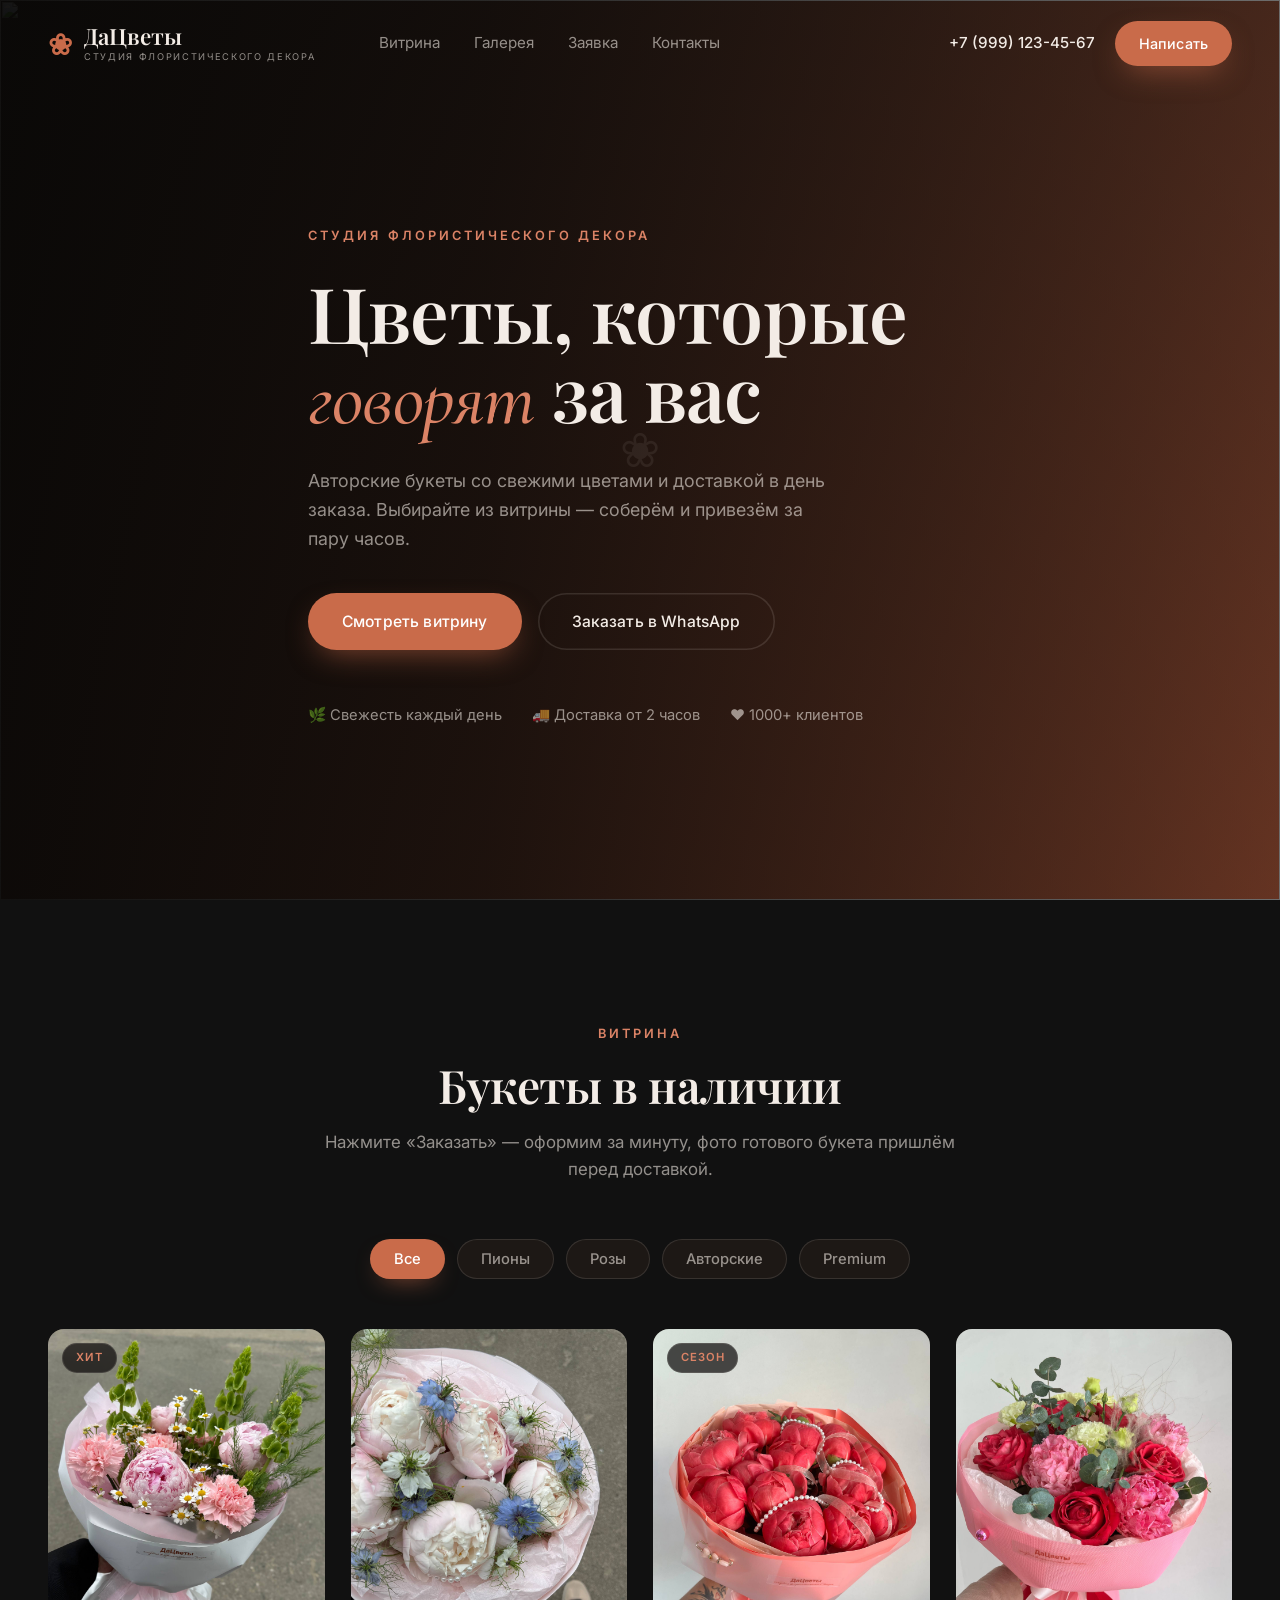
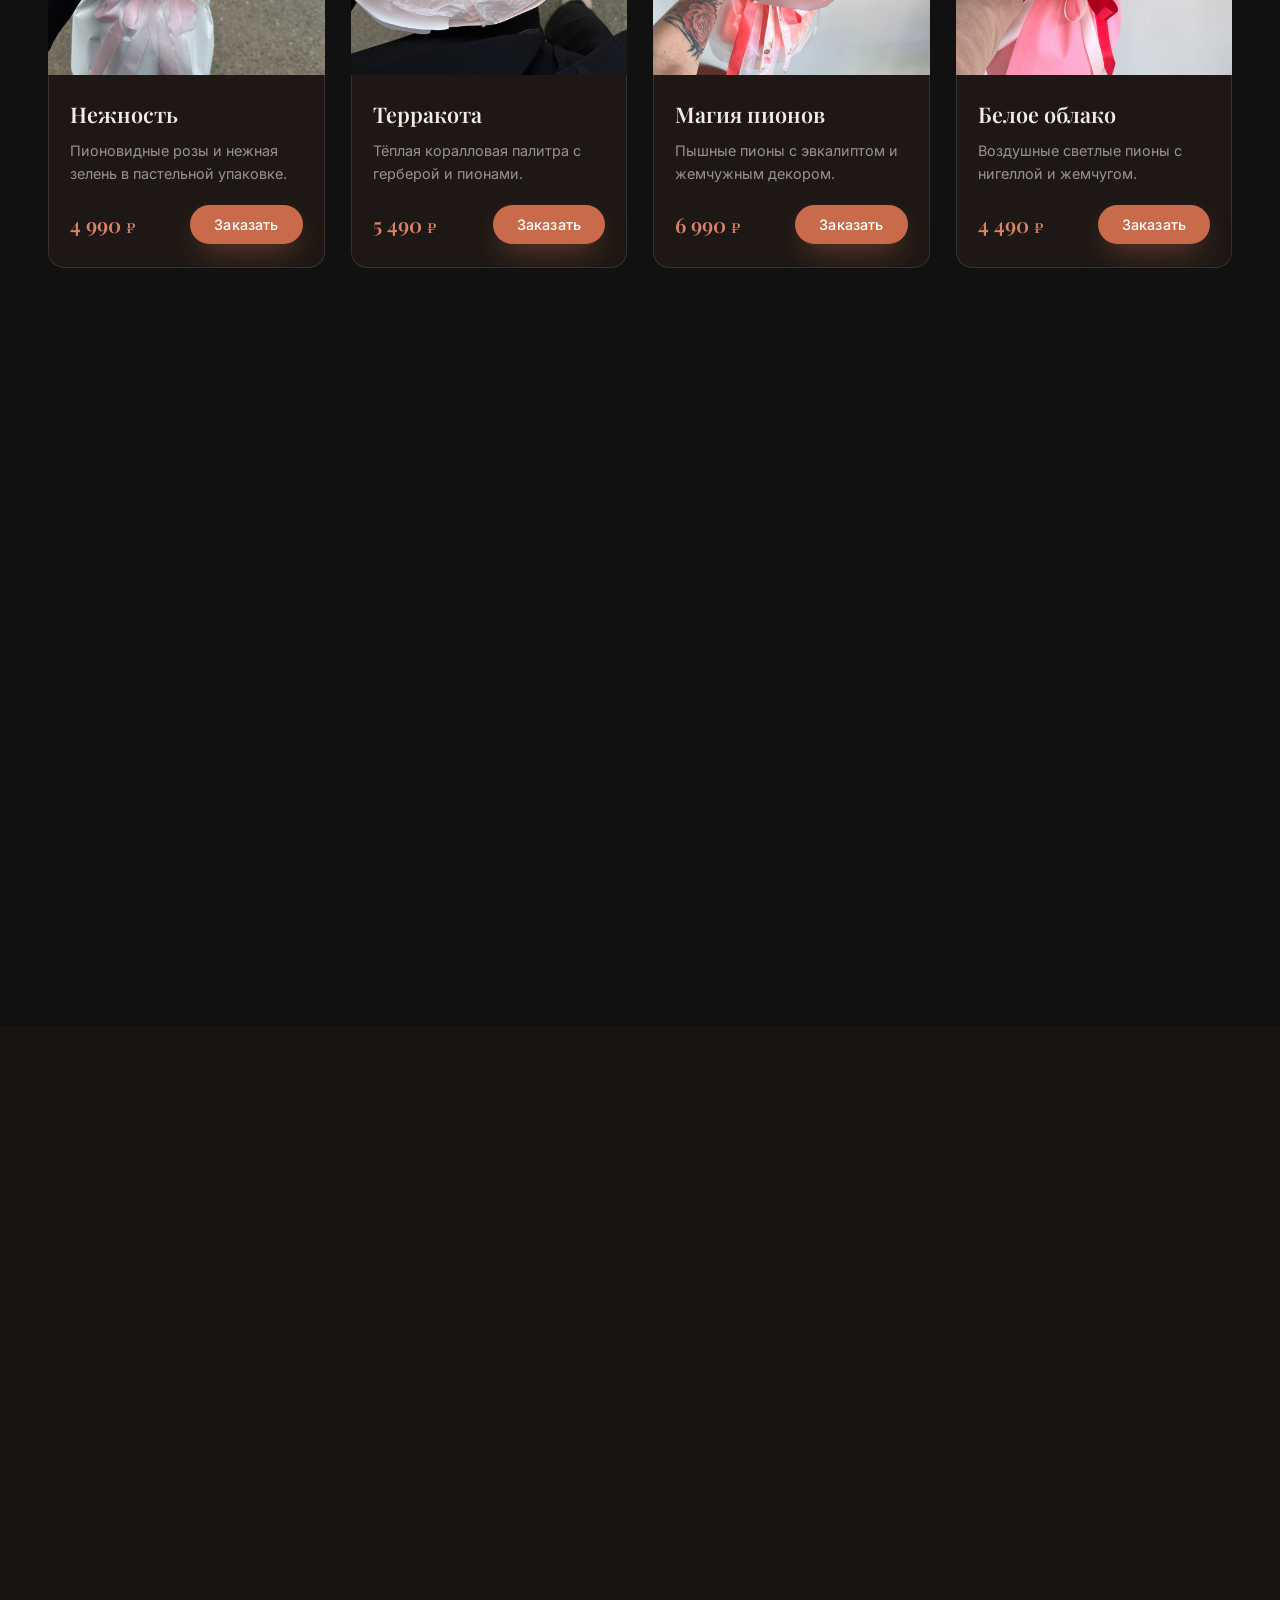
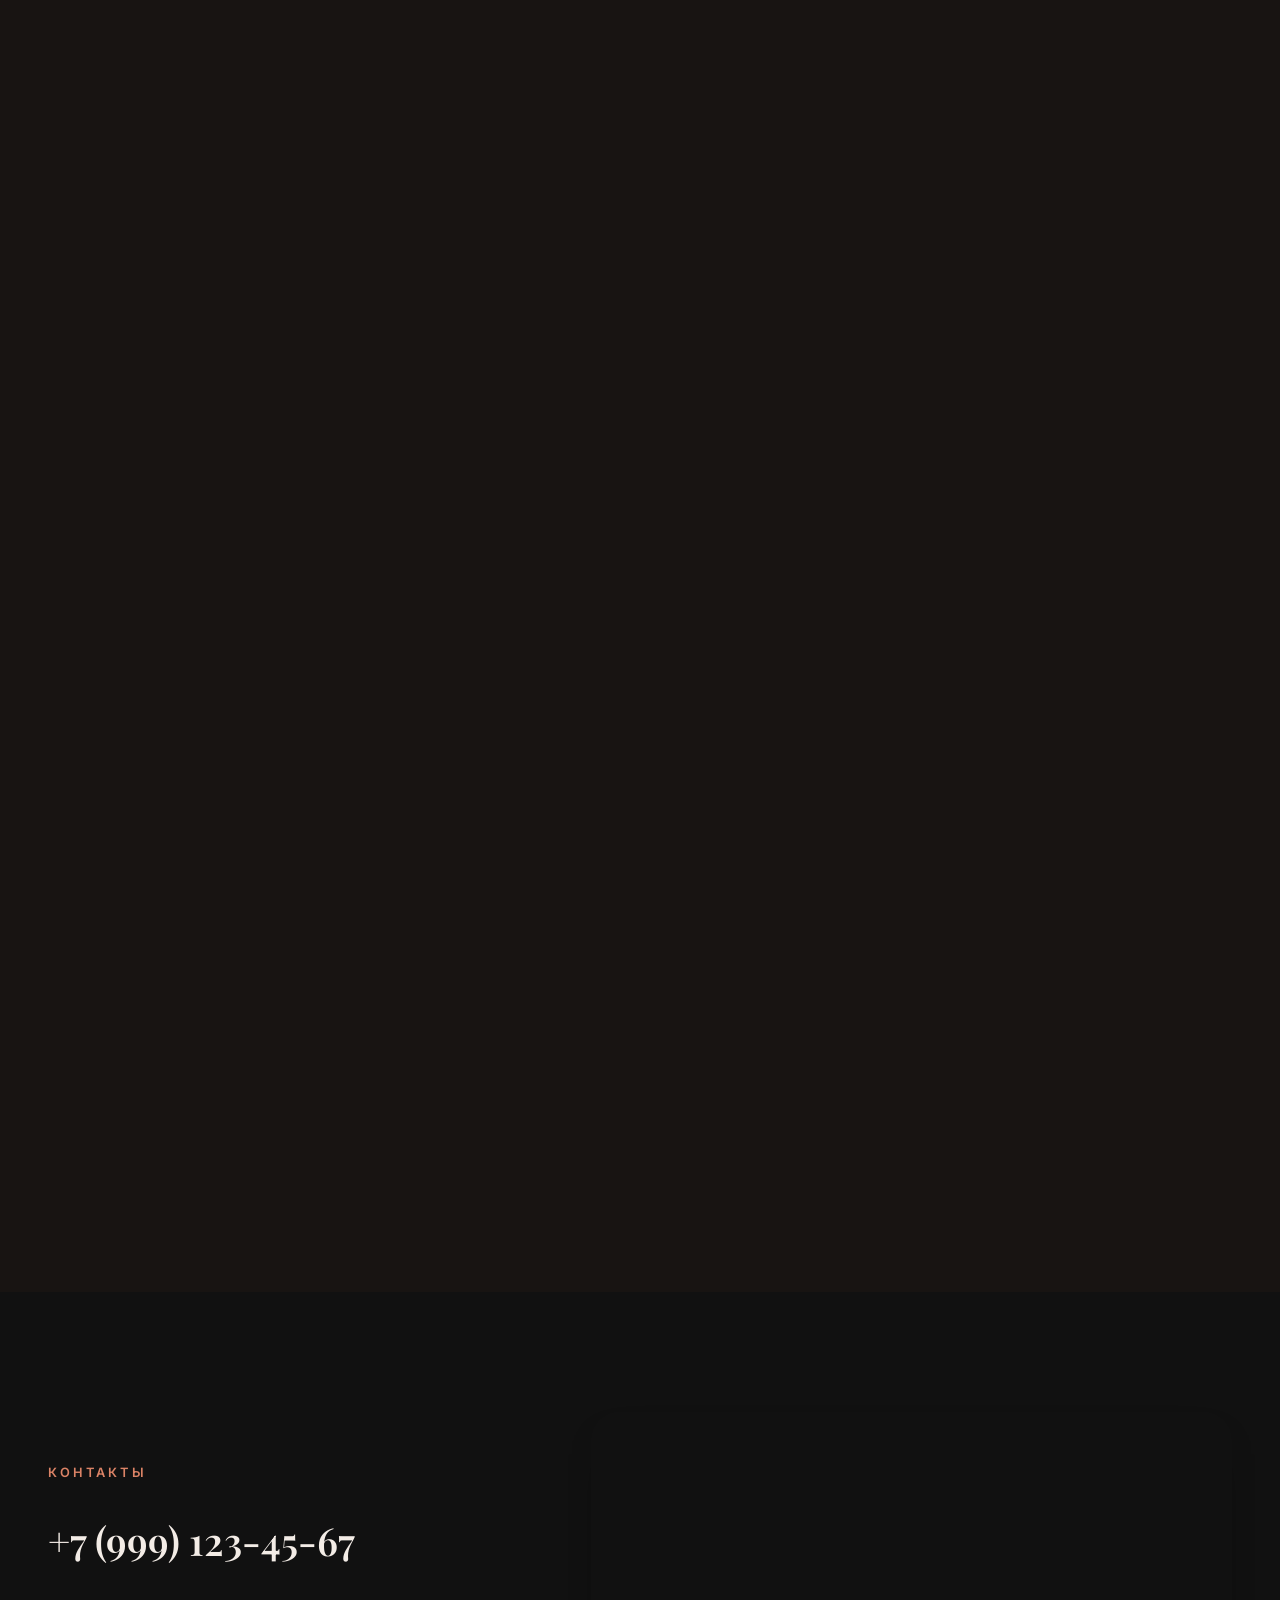
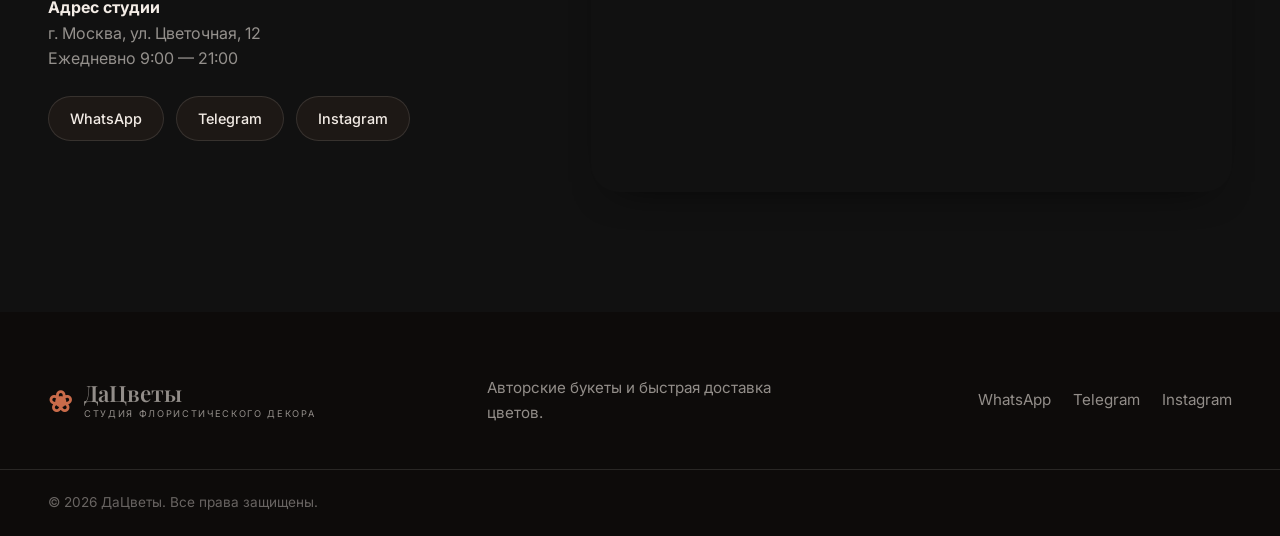
==== index.html @ eef52592 "Add files via upload" ====
<!DOCTYPE html>
<html lang="ru">
<head>
  <meta charset="UTF-8" />
  <meta name="viewport" content="width=device-width, initial-scale=1.0" />
  <title>ДаЦветы — онлайн-витрина авторских букетов</title>
  <meta name="description" content="Онлайн-витрина студии флористического декора «ДаЦветы». Авторские букеты со свежими цветами и доставкой в день заказа." />

  <link rel="preconnect" href="https://fonts.googleapis.com" />
  <link rel="preconnect" href="https://fonts.gstatic.com" crossorigin />
  <link href="https://fonts.googleapis.com/css2?family=Cormorant+Garamond:wght@400;500;600;700&family=Inter:wght@300;400;500;600&family=Playfair+Display:wght@400;500;600;700&display=swap" rel="stylesheet" />

  <link rel="stylesheet" href="styles.css" />
</head>
<body>

  <!-- ░░░ HEADER ░░░ -->
  <header class="header" id="header">
    <div class="container header__inner">
      <a href="#top" class="logo">
        <span class="logo__mark">❀</span>
        <span class="logo__text">ДаЦветы<small>студия флористического декора</small></span>
      </a>
      <nav class="nav" id="nav">
        <a href="#vitrina" class="nav__link">Витрина</a>
        <a href="#gallery" class="nav__link">Галерея</a>
        <a href="#order" class="nav__link">Заявка</a>
        <a href="#contacts" class="nav__link">Контакты</a>
      </nav>
      <div class="header__actions">
        <a href="tel:+79991234567" class="header__phone">+7 (999) 123-45-67</a>
        <a href="https://wa.me/79991234567" class="btn btn--small" target="_blank" rel="noopener">Написать</a>
      </div>
      <button class="burger" id="burger" aria-label="Меню"><span></span><span></span><span></span></button>
    </div>
  </header>

  <!-- ░░░ HERO BANNER ░░░ -->
  <section class="hero" id="top">
    <div class="hero__bg"><img src="images/storefront.jpg" alt="" onerror="this.classList.add('img--placeholder')" /></div>
    <div class="hero__overlay"></div>
    <div class="container hero__inner">
      <span class="hero__eyebrow reveal">Студия флористического декора</span>
      <h1 class="hero__title reveal">Цветы, которые <em>говорят</em> за вас</h1>
      <p class="hero__subtitle reveal">Авторские букеты со свежими цветами и доставкой в день заказа. Выбирайте из витрины — соберём и привезём за пару часов.</p>
      <div class="hero__actions reveal">
        <a href="#vitrina" class="btn">Смотреть витрину</a>
        <a href="https://wa.me/79991234567" class="btn btn--ghost" target="_blank" rel="noopener">Заказать в WhatsApp</a>
      </div>
      <div class="hero__meta reveal">
        <span>🌿 Свежесть каждый день</span>
        <span>🚚 Доставка от 2 часов</span>
        <span>❤️ 1000+ клиентов</span>
      </div>
    </div>
  </section>

  <!-- ░░░ VITRINA ░░░ -->
  <section class="vitrina section" id="vitrina">
    <div class="container">
      <div class="section__head reveal">
        <span class="section__eyebrow">Витрина</span>
        <h2 class="section__title">Букеты в наличии</h2>
        <p class="section__lead">Нажмите «Заказать» — оформим за минуту, фото готового букета пришлём перед доставкой.</p>
      </div>

      <div class="filters reveal" id="filters">
        <button class="filter is-active" data-filter="all">Все</button>
        <button class="filter" data-filter="pions">Пионы</button>
        <button class="filter" data-filter="roses">Розы</button>
        <button class="filter" data-filter="author">Авторские</button>
        <button class="filter" data-filter="premium">Premium</button>
      </div>

      <div class="vitrina__grid" id="grid">

        <article class="product reveal" data-category="pions">
          <div class="product__media">
            <img src="images/bouquet-1.jpg" alt="Букет Нежность" onerror="this.classList.add('img--placeholder')" />
            <span class="product__tag">Хит</span>
          </div>
          <div class="product__body">
            <h3 class="product__title">Нежность</h3>
            <p class="product__desc">Пионовидные розы и нежная зелень в пастельной упаковке.</p>
            <div class="product__footer">
              <span class="product__price">4&nbsp;990&nbsp;₽</span>
              <button class="btn btn--small js-order" data-bouquet="Нежность" data-price="4 990 ₽">Заказать</button>
            </div>
          </div>
        </article>

        <article class="product reveal" data-category="author">
          <div class="product__media">
            <img src="images/bouquet-2.jpg" alt="Букет Терракота" onerror="this.classList.add('img--placeholder')" />
          </div>
          <div class="product__body">
            <h3 class="product__title">Терракота</h3>
            <p class="product__desc">Тёплая коралловая палитра с герберой и пионами.</p>
            <div class="product__footer">
              <span class="product__price">5&nbsp;490&nbsp;₽</span>
              <button class="btn btn--small js-order" data-bouquet="Терракота" data-price="5 490 ₽">Заказать</button>
            </div>
          </div>
        </article>

        <article class="product reveal" data-category="pions">
          <div class="product__media">
            <img src="images/bouquet-3.jpg" alt="Букет Магия пионов" onerror="this.classList.add('img--placeholder')" />
            <span class="product__tag">Сезон</span>
          </div>
          <div class="product__body">
            <h3 class="product__title">Магия пионов</h3>
            <p class="product__desc">Пышные пионы с эвкалиптом и жемчужным декором.</p>
            <div class="product__footer">
              <span class="product__price">6&nbsp;990&nbsp;₽</span>
              <button class="btn btn--small js-order" data-bouquet="Магия пионов" data-price="6 990 ₽">Заказать</button>
            </div>
          </div>
        </article>

        <article class="product reveal" data-category="pions">
          <div class="product__media">
            <img src="images/bouquet-4.jpg" alt="Букет Белое облако" onerror="this.classList.add('img--placeholder')" />
          </div>
          <div class="product__body">
            <h3 class="product__title">Белое облако</h3>
            <p class="product__desc">Воздушные светлые пионы с нигеллой и жемчугом.</p>
            <div class="product__footer">
              <span class="product__price">4&nbsp;490&nbsp;₽</span>
              <button class="btn btn--small js-order" data-bouquet="Белое облако" data-price="4 490 ₽">Заказать</button>
            </div>
          </div>
        </article>

        <article class="product reveal" data-category="author">
          <div class="product__media">
            <img src="images/bouquet-5.jpg" alt="Букет Для любимых" onerror="this.classList.add('img--placeholder')" />
            <span class="product__tag">Хит</span>
          </div>
          <div class="product__body">
            <h3 class="product__title">Для любимых</h3>
            <p class="product__desc">Коралловые пионы с жемчужной нитью и атласом.</p>
            <div class="product__footer">
              <span class="product__price">7&nbsp;490&nbsp;₽</span>
              <button class="btn btn--small js-order" data-bouquet="Для любимых" data-price="7 490 ₽">Заказать</button>
            </div>
          </div>
        </article>

        <article class="product reveal" data-category="premium">
          <div class="product__media">
            <img src="images/bouquet-6.jpg" alt="Букет Королевский" onerror="this.classList.add('img--placeholder')" />
            <span class="product__tag">Premium</span>
          </div>
          <div class="product__body">
            <h3 class="product__title">Королевский</h3>
            <p class="product__desc">Премиальная композиция из роз, пионов и эустомы.</p>
            <div class="product__footer">
              <span class="product__price">9&nbsp;990&nbsp;₽</span>
              <button class="btn btn--small js-order" data-bouquet="Королевский" data-price="9 990 ₽">Заказать</button>
            </div>
          </div>
        </article>

        <article class="product reveal" data-category="roses">
          <div class="product__media">
            <img src="images/bouquet-7.jpg" alt="Букет Алый закат" onerror="this.classList.add('img--placeholder')" />
          </div>
          <div class="product__body">
            <h3 class="product__title">Алый закат</h3>
            <p class="product__desc">Красные розы с пионовидными розами и эвкалиптом.</p>
            <div class="product__footer">
              <span class="product__price">5&nbsp;990&nbsp;₽</span>
              <button class="btn btn--small js-order" data-bouquet="Алый закат" data-price="5 990 ₽">Заказать</button>
            </div>
          </div>
        </article>

        <article class="product reveal" data-category="premium">
          <div class="product__media">
            <img src="images/bouquet-8.jpg" alt="Букет Коралловый риф" onerror="this.classList.add('img--placeholder')" />
            <span class="product__tag">Premium</span>
          </div>
          <div class="product__body">
            <h3 class="product__title">Коралловый риф</h3>
            <p class="product__desc">Монобукет из коралловых пионов с жемчужным декором.</p>
            <div class="product__footer">
              <span class="product__price">8&nbsp;490&nbsp;₽</span>
              <button class="btn btn--small js-order" data-bouquet="Коралловый риф" data-price="8 490 ₽">Заказать</button>
            </div>
          </div>
        </article>

      </div>

      <p class="vitrina__hint reveal">Не нашли нужный? <a href="https://wa.me/79991234567" target="_blank" rel="noopener">Соберём авторский букет под ваш повод и бюджет →</a></p>
    </div>
  </section>

  <!-- ░░░ GALLERY ░░░ -->
  <section class="gallery section" id="gallery">
    <div class="container">
      <div class="section__head reveal">
        <span class="section__eyebrow">Галерея</span>
        <h2 class="section__title">Наши работы</h2>
      </div>
    </div>
    <div class="gallery__masonry">
      <figure class="gallery__item reveal"><img src="images/gallery-1.jpg" alt="Букет" onerror="this.classList.add('img--placeholder')" /></figure>
      <figure class="gallery__item reveal"><img src="images/gallery-2.jpg" alt="Букет" onerror="this.classList.add('img--placeholder')" /></figure>
      <figure class="gallery__item reveal"><img src="images/gallery-3.jpg" alt="Букет" onerror="this.classList.add('img--placeholder')" /></figure>
      <figure class="gallery__item reveal"><img src="images/gallery-4.jpg" alt="Букет" onerror="this.classList.add('img--placeholder')" /></figure>
      <figure class="gallery__item reveal"><img src="images/gallery-5.jpg" alt="Букет" onerror="this.classList.add('img--placeholder')" /></figure>
      <figure class="gallery__item reveal"><img src="images/gallery-6.jpg" alt="Букет" onerror="this.classList.add('img--placeholder')" /></figure>
    </div>
  </section>

  <!-- ░░░ ЗАЯВКА ░░░ -->
  <section class="order section" id="order">
    <div class="container order__inner">
      <div class="order__intro reveal">
        <span class="section__eyebrow">Оставить заявку</span>
        <h2 class="section__title">Закажите букет<br>прямо сейчас</h2>
        <p class="section__lead">Заполните форму — флорист свяжется с вами, уточнит детали и предложит лучший вариант под ваш повод и бюджет.</p>
        <ul class="order__list">
          <li>Бесплатная консультация флориста</li>
          <li>Доставка в день заказа</li>
          <li>Фото букета перед отправкой</li>
        </ul>
      </div>

      <form class="order__form reveal reveal--delay" id="leadForm" novalidate>
        <div class="field"><label for="l-name">Имя</label><input type="text" id="l-name" name="name" placeholder="Как к вам обращаться" required /></div>
        <div class="field"><label for="l-phone">Телефон</label><input type="tel" id="l-phone" name="phone" placeholder="+7 (___) ___-__-__" required /></div>
        <div class="field"><label for="l-date">Дата доставки</label><input type="date" id="l-date" name="date" required /></div>
        <div class="field"><label for="l-comment">Комментарий</label><textarea id="l-comment" name="comment" rows="3" placeholder="Какой букет, повод, пожелания, бюджет..."></textarea></div>
        <button type="submit" class="btn btn--full">Отправить заявку</button>
        <p class="order__note">Нажимая кнопку, вы соглашаетесь с обработкой персональных данных.</p>
        <div class="order__success" id="leadSuccess">
          <span class="order__success-icon">✓</span>
          <p>Спасибо! Мы свяжемся с вами в ближайшее время.</p>
        </div>
      </form>
    </div>
  </section>

  <!-- ░░░ CONTACTS ░░░ -->
  <section class="contacts section" id="contacts">
    <div class="container">
      <div class="contacts__grid">
        <div class="contacts__info reveal">
          <span class="section__eyebrow">Контакты</span>
          <a href="tel:+79991234567" class="contacts__phone">+7 (999) 123-45-67</a>
          <p class="contacts__address"><strong>Адрес студии</strong><br>г. Москва, ул. Цветочная, 12<br>Ежедневно 9:00 — 21:00</p>
          <div class="contacts__socials">
            <a href="https://wa.me/79991234567" class="social" target="_blank" rel="noopener">WhatsApp</a>
            <a href="https://t.me/dacvety" class="social" target="_blank" rel="noopener">Telegram</a>
            <a href="https://instagram.com/daristydio" class="social" target="_blank" rel="noopener">Instagram</a>
          </div>
        </div>
        <div class="contacts__map reveal reveal--delay">
          <iframe
            src="https://yandex.ru/map-widget/v1/?ll=37.617700%2C55.755800&z=15&pt=37.617700,55.755800,pm2rdm"
            width="100%" height="100%" frameborder="0" allowfullscreen="true"
            title="Карта расположения студии ДаЦветы" loading="lazy"></iframe>
        </div>
      </div>
    </div>
  </section>

  <!-- ░░░ FOOTER ░░░ -->
  <footer class="footer">
    <div class="container footer__inner">
      <a href="#top" class="logo">
        <span class="logo__mark">❀</span>
        <span class="logo__text">ДаЦветы<small>студия флористического декора</small></span>
      </a>
      <p class="footer__tagline">Авторские букеты и быстрая доставка цветов.</p>
      <div class="footer__socials">
        <a href="https://wa.me/79991234567" target="_blank" rel="noopener">WhatsApp</a>
        <a href="https://t.me/dacvety" target="_blank" rel="noopener">Telegram</a>
        <a href="https://instagram.com/daristydio" target="_blank" rel="noopener">Instagram</a>
      </div>
    </div>
    <div class="footer__bottom"><div class="container">© 2026 ДаЦветы. Все права защищены.</div></div>
  </footer>

  <!-- ░░░ ORDER MODAL ░░░ -->
  <div class="modal" id="modal" aria-hidden="true">
    <div class="modal__overlay js-close"></div>
    <div class="modal__dialog" role="dialog" aria-modal="true">
      <button class="modal__close js-close" aria-label="Закрыть">×</button>
      <div class="modal__body" id="modalBody">
        <span class="section__eyebrow">Оформление заказа</span>
        <h3 class="modal__title">Заказать букет</h3>
        <p class="modal__product" id="modalProduct">«Нежность» — 4 990 ₽</p>
        <form id="orderForm" novalidate>
          <div class="field"><label for="name">Имя</label><input type="text" id="name" placeholder="Как к вам обращаться" required /></div>
          <div class="field"><label for="phone">Телефон</label><input type="tel" id="phone" placeholder="+7 (___) ___-__-__" required /></div>
          <div class="field"><label for="date">Дата доставки</label><input type="date" id="date" required /></div>
          <div class="field"><label for="comment">Комментарий</label><textarea id="comment" rows="2" placeholder="Повод, пожелания, адрес..."></textarea></div>
          <button type="submit" class="btn btn--full">Отправить заказ</button>
          <p class="modal__note">Нажимая кнопку, вы соглашаетесь с обработкой персональных данных.</p>
        </form>
      </div>
      <div class="modal__success" id="modalSuccess">
        <span class="modal__success-icon">✓</span>
        <h3>Спасибо!</h3>
        <p>Мы свяжемся с вами в ближайшее время.</p>
        <button class="btn js-close">Хорошо</button>
      </div>
    </div>
  </div>

  <script src="script.js"></script>
</body>
</html>
---- styles.css ----
/* ░░░░░░░░░░ TOKENS ░░░░░░░░░░ */
:root {
  --terracotta: #C96B4A;
  --terracotta-light: #db8366;
  --terracotta-dark: #b15839;
  --terracotta-soft: #e8b9a6;
  --ink: #0d0b0a;          /* deep black */
  --bg: #111111;           /* main background */
  --panel: #181412;        /* warm near-black panel */
  --card: #1d1815;         /* card surface */
  --card-2: #241d19;       /* hover/raised */
  --cream: #f3ece6;        /* primary light text */
  --muted: rgba(243, 236, 230, .58);
  --muted-2: rgba(243, 236, 230, .4);
  --line: rgba(243, 236, 230, .12);
  --radius: 16px;
  --radius-lg: 28px;
  --shadow: 0 24px 60px -24px rgba(0, 0, 0, .8);
  --shadow-soft: 0 16px 40px -26px rgba(0, 0, 0, .9);
  --container: 1240px;
  --ease: cubic-bezier(.22, .61, .36, 1);
  --font-serif: "Playfair Display", "Cormorant Garamond", serif;
  --font-serif-2: "Cormorant Garamond", serif;
  --font-sans: "Inter", system-ui, sans-serif;
}

/* ░░░░░░░░░░ RESET ░░░░░░░░░░ */
*, *::before, *::after { box-sizing: border-box; margin: 0; padding: 0; }
html { scroll-behavior: smooth; -webkit-text-size-adjust: 100%; }
body {
  font-family: var(--font-sans);
  color: var(--cream);
  background: var(--bg);
  line-height: 1.6;
  overflow-x: hidden;
}
img { display: block; max-width: 100%; height: auto; }
a { color: inherit; text-decoration: none; }
button { font-family: inherit; cursor: pointer; border: none; background: none; color: inherit; }
ul { list-style: none; }

.container { width: 100%; max-width: var(--container); margin: 0 auto; padding: 0 28px; }
.section { padding: 120px 0; }

/* Placeholder for missing images */
.img--placeholder {
  background: linear-gradient(135deg, #2a211c, var(--terracotta-dark));
  min-height: 240px; position: relative;
}
.img--placeholder::after {
  content: "❀"; position: absolute; inset: 0;
  display: grid; place-items: center; font-size: 3rem;
  color: var(--terracotta-soft); opacity: .5;
}

/* ░░░░░░░░░░ BUTTONS ░░░░░░░░░░ */
.btn {
  display: inline-flex; align-items: center; justify-content: center; gap: .5em;
  background: var(--terracotta); color: #fff;
  font-weight: 500; font-size: .98rem; letter-spacing: .01em;
  padding: 16px 34px; border-radius: 100px;
  transition: transform .35s var(--ease), background .35s var(--ease), box-shadow .35s var(--ease);
  box-shadow: 0 12px 30px -10px rgba(201, 107, 74, .6);
}
.btn:hover { background: var(--terracotta-light); transform: translateY(-3px); box-shadow: 0 18px 40px -10px rgba(201, 107, 74, .75); }
.btn--ghost { background: transparent; color: var(--cream); box-shadow: inset 0 0 0 1.5px var(--line); }
.btn--ghost:hover { background: var(--cream); color: var(--ink); box-shadow: none; }
.btn--small { padding: 11px 24px; font-size: .9rem; }
.btn--full { width: 100%; padding: 18px; font-size: 1.05rem; }

/* ░░░░░░░░░░ HEADER ░░░░░░░░░░ */
.header { position: fixed; top: 0; left: 0; right: 0; z-index: 100; padding: 20px 0; transition: background .4s var(--ease), box-shadow .4s var(--ease), padding .4s var(--ease); }
.header.scrolled { background: rgba(13, 11, 10, .8); backdrop-filter: blur(16px); box-shadow: 0 1px 0 var(--line); padding: 12px 0; }
.header__inner { display: flex; align-items: center; gap: 24px; }
.logo { display: inline-flex; align-items: center; gap: 12px; font-family: var(--font-serif); font-size: 1.4rem; font-weight: 600; }
.logo__mark { color: var(--terracotta); font-size: 1.3em; }
.logo__text { display: flex; flex-direction: column; line-height: 1.05; }
.logo__text small { font-family: var(--font-sans); font-size: .58rem; font-weight: 400; letter-spacing: .18em; text-transform: uppercase; color: var(--muted); margin-top: 3px; }
.nav { display: flex; gap: 34px; margin-left: 40px; }
.nav__link { font-size: .95rem; color: var(--muted); position: relative; transition: color .3s; }
.nav__link::after { content: ""; position: absolute; left: 0; bottom: -6px; width: 0; height: 1.5px; background: var(--terracotta); transition: width .3s var(--ease); }
.nav__link:hover { color: var(--cream); }
.nav__link:hover::after { width: 100%; }
.header__actions { display: flex; align-items: center; gap: 20px; margin-left: auto; }
.header__phone { font-size: .95rem; font-weight: 500; transition: color .3s; }
.header__phone:hover { color: var(--terracotta-light); }

.burger { display: none; flex-direction: column; gap: 5px; width: 28px; padding: 4px; margin-left: auto; }
.burger span { height: 2px; width: 100%; background: var(--cream); border-radius: 2px; transition: .3s var(--ease); }
.burger.active span:nth-child(1) { transform: translateY(7px) rotate(45deg); }
.burger.active span:nth-child(2) { opacity: 0; }
.burger.active span:nth-child(3) { transform: translateY(-7px) rotate(-45deg); }

/* ░░░░░░░░░░ HERO ░░░░░░░░░░ */
.hero { position: relative; min-height: 100vh; display: flex; align-items: center; overflow: hidden; padding: 140px 0 90px; }
.hero__bg { position: absolute; inset: 0; z-index: 0; }
.hero__bg img { width: 100%; height: 100%; object-fit: cover; }
.hero__bg .img--placeholder { width: 100%; height: 100%; }
.hero__overlay { position: absolute; inset: 0; z-index: 1; background: linear-gradient(90deg, rgba(8, 7, 6, .94) 0%, rgba(8, 7, 6, .82) 38%, rgba(8, 7, 6, .45) 100%); }
.hero__inner { position: relative; z-index: 2; max-width: 720px; }
.hero__eyebrow { display: inline-block; font-size: .8rem; letter-spacing: .24em; text-transform: uppercase; color: var(--terracotta-light); font-weight: 600; margin-bottom: 26px; }
.hero__title { font-family: var(--font-serif); font-weight: 600; font-size: clamp(2.7rem, 6vw, 5.2rem); line-height: 1.04; letter-spacing: -.01em; }
.hero__title em { font-family: var(--font-serif-2); font-style: italic; font-weight: 500; color: var(--terracotta-light); }
.hero__subtitle { font-size: clamp(1rem, 1.4vw, 1.2rem); color: var(--muted); max-width: 520px; margin: 28px 0 40px; }
.hero__actions { display: flex; gap: 16px; flex-wrap: wrap; }
.hero__meta { display: flex; gap: 30px; margin-top: 54px; flex-wrap: wrap; font-size: .92rem; color: var(--muted); }
.hero__meta span { white-space: nowrap; }

/* ░░░░░░░░░░ SECTION HEAD ░░░░░░░░░░ */
.section__head { max-width: 640px; margin: 0 auto 56px; text-align: center; }
.section__eyebrow { display: inline-block; font-size: .8rem; letter-spacing: .24em; text-transform: uppercase; color: var(--terracotta-light); font-weight: 600; margin-bottom: 16px; }
.section__title { font-family: var(--font-serif); font-weight: 600; font-size: clamp(2rem, 3.6vw, 3.2rem); line-height: 1.1; letter-spacing: -.01em; }
.section__lead { font-size: 1.06rem; color: var(--muted); margin-top: 18px; }

/* ░░░░░░░░░░ FILTERS ░░░░░░░░░░ */
.filters { display: flex; gap: 12px; justify-content: center; flex-wrap: wrap; margin-bottom: 50px; }
.filter {
  padding: 11px 24px; border-radius: 100px; font-size: .92rem; font-weight: 500;
  color: var(--muted); background: var(--card);
  box-shadow: inset 0 0 0 1px var(--line);
  transition: color .3s, background .3s, box-shadow .3s, transform .2s;
}
.filter:hover { color: var(--cream); transform: translateY(-2px); }
.filter.is-active { color: #fff; background: var(--terracotta); box-shadow: 0 10px 24px -12px rgba(201, 107, 74, .8); }

/* ░░░░░░░░░░ VITRINA ░░░░░░░░░░ */
.vitrina { background: var(--bg); }
.vitrina__grid { display: grid; grid-template-columns: repeat(4, 1fr); gap: 26px; }
.product {
  background: var(--card); border-radius: var(--radius); overflow: hidden;
  box-shadow: var(--shadow-soft); display: flex; flex-direction: column;
  box-shadow: inset 0 0 0 1px var(--line);
  transition: transform .45s var(--ease), box-shadow .45s var(--ease), background .45s;
}
.product:hover { transform: translateY(-10px); background: var(--card-2); box-shadow: var(--shadow); }
.product.is-hidden { display: none; }
.product__media { position: relative; aspect-ratio: 4 / 5; overflow: hidden; }
.product__media img { width: 100%; height: 100%; object-fit: cover; transition: transform .7s var(--ease); }
.product:hover .product__media img { transform: scale(1.07); }
.product__tag {
  position: absolute; top: 14px; left: 14px;
  background: rgba(13, 11, 10, .72); color: var(--terracotta-light);
  font-size: .7rem; font-weight: 600; letter-spacing: .08em; text-transform: uppercase;
  padding: 6px 14px; border-radius: 100px; backdrop-filter: blur(6px);
  box-shadow: inset 0 0 0 1px var(--line);
}
.product__body { padding: 22px 22px 24px; display: flex; flex-direction: column; flex: 1; }
.product__title { font-family: var(--font-serif); font-size: 1.35rem; font-weight: 600; }
.product__desc { font-size: .9rem; color: var(--muted); margin: 7px 0 20px; flex: 1; }
.product__footer { display: flex; align-items: center; justify-content: space-between; gap: 12px; }
.product__price { font-family: var(--font-serif); font-size: 1.3rem; font-weight: 600; color: var(--terracotta-light); }

.vitrina__hint { text-align: center; margin-top: 48px; color: var(--muted); font-size: 1.02rem; }
.vitrina__hint a { color: var(--terracotta-light); font-weight: 500; transition: color .3s; }
.vitrina__hint a:hover { color: var(--cream); }

/* ░░░░░░░░░░ GALLERY ░░░░░░░░░░ */
.gallery { background: var(--panel); }
.gallery__masonry { columns: 3; column-gap: 18px; max-width: 1340px; margin: 0 auto; padding: 0 28px; }
.gallery__item { break-inside: avoid; margin-bottom: 18px; border-radius: var(--radius); overflow: hidden; position: relative; cursor: pointer; }
.gallery__item img { width: 100%; transition: transform .8s var(--ease); }
.gallery__item::after { content: ""; position: absolute; inset: 0; background: rgba(13, 11, 10, 0); transition: background .5s var(--ease); }
.gallery__item:hover img { transform: scale(1.08); }
.gallery__item:hover::after { background: rgba(13, 11, 10, .3); }
.gallery__item:nth-child(3n) .img--placeholder { min-height: 340px; }
.gallery__item:nth-child(3n+1) .img--placeholder { min-height: 240px; }
.gallery__item:nth-child(3n+2) .img--placeholder { min-height: 290px; }

/* ░░░░░░░░░░ ЗАЯВКА ░░░░░░░░░░ */
.order { background: var(--panel); }
.order__inner { display: grid; grid-template-columns: 1fr 1fr; gap: 64px; align-items: center; }
.order__intro .section__title { text-align: left; }
.order__list { margin-top: 28px; display: grid; gap: 13px; }
.order__list li { position: relative; padding-left: 28px; color: var(--muted); }
.order__list li::before { content: "❀"; position: absolute; left: 0; color: var(--terracotta-light); }
.order__form { position: relative; background: var(--card); border-radius: var(--radius-lg); padding: 42px; box-shadow: inset 0 0 0 1px var(--line), var(--shadow-soft); }
.order__note { font-size: .76rem; color: var(--muted-2); text-align: center; margin-top: 14px; }
.order__success { position: absolute; inset: 0; background: var(--card); border-radius: var(--radius-lg); display: none; flex-direction: column; align-items: center; justify-content: center; text-align: center; gap: 16px; padding: 40px; }
.order__success.show { display: flex; animation: pop2 .5s var(--ease); }
.order__success-icon { width: 70px; height: 70px; border-radius: 50%; background: var(--terracotta); color: #fff; display: grid; place-items: center; font-size: 2rem; }
.order__success p { font-family: var(--font-serif); font-size: 1.35rem; max-width: 300px; }
@keyframes pop2 { from { transform: scale(.92); opacity: 0; } to { transform: scale(1); opacity: 1; } }

/* ░░░░░░░░░░ CONTACTS ░░░░░░░░░░ */
.contacts { background: var(--bg); }
.contacts__grid { display: grid; grid-template-columns: 1fr 1.3fr; gap: 50px; align-items: stretch; }
.contacts__info { display: flex; flex-direction: column; justify-content: center; }
.contacts__phone { font-family: var(--font-serif); font-size: clamp(1.8rem, 3vw, 2.6rem); font-weight: 600; transition: color .3s; margin-top: 10px; }
.contacts__phone:hover { color: var(--terracotta-light); }
.contacts__address { margin: 24px 0; color: var(--muted); }
.contacts__address strong { color: var(--cream); }
.contacts__socials { display: flex; gap: 12px; flex-wrap: wrap; }
.social { padding: 11px 22px; border-radius: 100px; background: var(--card); box-shadow: inset 0 0 0 1px var(--line); font-size: .9rem; font-weight: 500; transition: transform .3s, color .3s; }
.social:hover { transform: translateY(-3px); color: var(--terracotta-light); }
.contacts__map { border-radius: var(--radius-lg); overflow: hidden; min-height: 380px; box-shadow: var(--shadow-soft); }
.contacts__map iframe { display: block; filter: grayscale(.4) invert(.9) hue-rotate(180deg) contrast(.9); }

/* ░░░░░░░░░░ FOOTER ░░░░░░░░░░ */
.footer { background: var(--ink); color: var(--muted); padding-top: 64px; }
.footer__inner { display: flex; align-items: center; justify-content: space-between; gap: 30px; flex-wrap: wrap; padding-bottom: 44px; }
.footer__tagline { max-width: 320px; font-size: .95rem; }
.footer__socials { display: flex; gap: 22px; }
.footer__socials a { font-size: .95rem; transition: color .3s; }
.footer__socials a:hover { color: var(--terracotta-light); }
.footer__bottom { border-top: 1px solid var(--line); padding: 22px 0; font-size: .85rem; color: var(--muted-2); }

/* ░░░░░░░░░░ MODAL ░░░░░░░░░░ */
.modal { position: fixed; inset: 0; z-index: 200; display: none; }
.modal.open { display: block; }
.modal__overlay { position: absolute; inset: 0; background: rgba(5, 4, 4, .72); backdrop-filter: blur(6px); animation: fade .3s var(--ease); }
.modal__dialog {
  position: relative; z-index: 1; max-width: 480px; width: calc(100% - 40px);
  margin: 0 auto; top: 50%; transform: translateY(-50%);
  background: var(--panel); border-radius: var(--radius-lg);
  box-shadow: var(--shadow); box-shadow: inset 0 0 0 1px var(--line), var(--shadow);
  max-height: 92vh; overflow-y: auto; animation: pop .4s var(--ease);
}
.modal__close { position: absolute; top: 16px; right: 18px; font-size: 1.8rem; line-height: 1; color: var(--muted); transition: color .3s; z-index: 2; }
.modal__close:hover { color: var(--cream); }
.modal__body, .modal__success { padding: 40px 36px; }
.modal__title { font-family: var(--font-serif); font-size: 1.9rem; font-weight: 600; margin: 8px 0 6px; }
.modal__product { color: var(--terracotta-light); font-weight: 500; margin-bottom: 24px; }
.modal__note { font-size: .76rem; color: var(--muted-2); text-align: center; margin-top: 14px; }
.modal__success { display: none; text-align: center; flex-direction: column; align-items: center; gap: 14px; }
.modal__success.show { display: flex; }
.modal__body.hide { display: none; }
.modal__success-icon { width: 70px; height: 70px; border-radius: 50%; background: var(--terracotta); color: #fff; display: grid; place-items: center; font-size: 2rem; }
.modal__success h3 { font-family: var(--font-serif); font-size: 1.8rem; }
.modal__success p { color: var(--muted); }

.field { margin-bottom: 16px; }
.field label { display: block; font-size: .82rem; font-weight: 500; margin-bottom: 7px; color: var(--muted); }
.field input, .field textarea {
  width: 100%; font-family: inherit; font-size: 1rem; color: var(--cream);
  padding: 13px 16px; border-radius: 12px; background: var(--card);
  border: 1.5px solid var(--line); transition: border .3s, background .3s; resize: vertical;
}
.field input::placeholder, .field textarea::placeholder { color: var(--muted-2); }
.field input:focus, .field textarea:focus { outline: none; border-color: var(--terracotta); }
.field input[type="date"] { color-scheme: dark; }

@keyframes fade { from { opacity: 0; } to { opacity: 1; } }
@keyframes pop { from { transform: translateY(-50%) scale(.96); opacity: 0; } to { transform: translateY(-50%) scale(1); opacity: 1; } }

/* ░░░░░░░░░░ REVEAL ░░░░░░░░░░ */
.reveal { opacity: 0; transform: translateY(34px); transition: opacity .9s var(--ease), transform .9s var(--ease); }
.reveal.in { opacity: 1; transform: none; }
.reveal--delay { transition-delay: .15s; }

/* ░░░░░░░░░░ RESPONSIVE ░░░░░░░░░░ */
@media (max-width: 1100px) {
  .vitrina__grid { grid-template-columns: repeat(3, 1fr); }
}
@media (max-width: 900px) {
  .vitrina__grid { grid-template-columns: repeat(2, 1fr); }
  .gallery__masonry { columns: 2; }
}
@media (max-width: 768px) {
  .section { padding: 84px 0; }
  .nav, .header__phone { display: none; }
  .header__actions { margin-left: auto; }
  .burger { display: flex; margin-left: 8px; }
  .nav.open { display: flex; flex-direction: column; gap: 0; position: absolute; top: 100%; left: 0; right: 0; margin: 0; background: rgba(13, 11, 10, .97); backdrop-filter: blur(16px); padding: 12px 28px 24px; box-shadow: var(--shadow-soft); }
  .nav.open .nav__link { padding: 14px 0; border-bottom: 1px solid var(--line); }
  .hero { min-height: 90vh; }
  .hero__overlay { background: linear-gradient(180deg, rgba(8, 7, 6, .7) 0%, rgba(8, 7, 6, .92) 100%); }
  .contacts__grid { grid-template-columns: 1fr; gap: 36px; }
  .order__inner { grid-template-columns: 1fr; gap: 40px; }
  .order__form { padding: 32px 24px; }
}
@media (max-width: 560px) {
  .container { padding: 0 20px; }
  .vitrina__grid { grid-template-columns: 1fr; }
  .gallery__masonry { columns: 1; padding: 0 20px; }
  .hero__meta { gap: 14px; flex-direction: column; }
  .modal__body, .modal__success { padding: 32px 24px; }
}
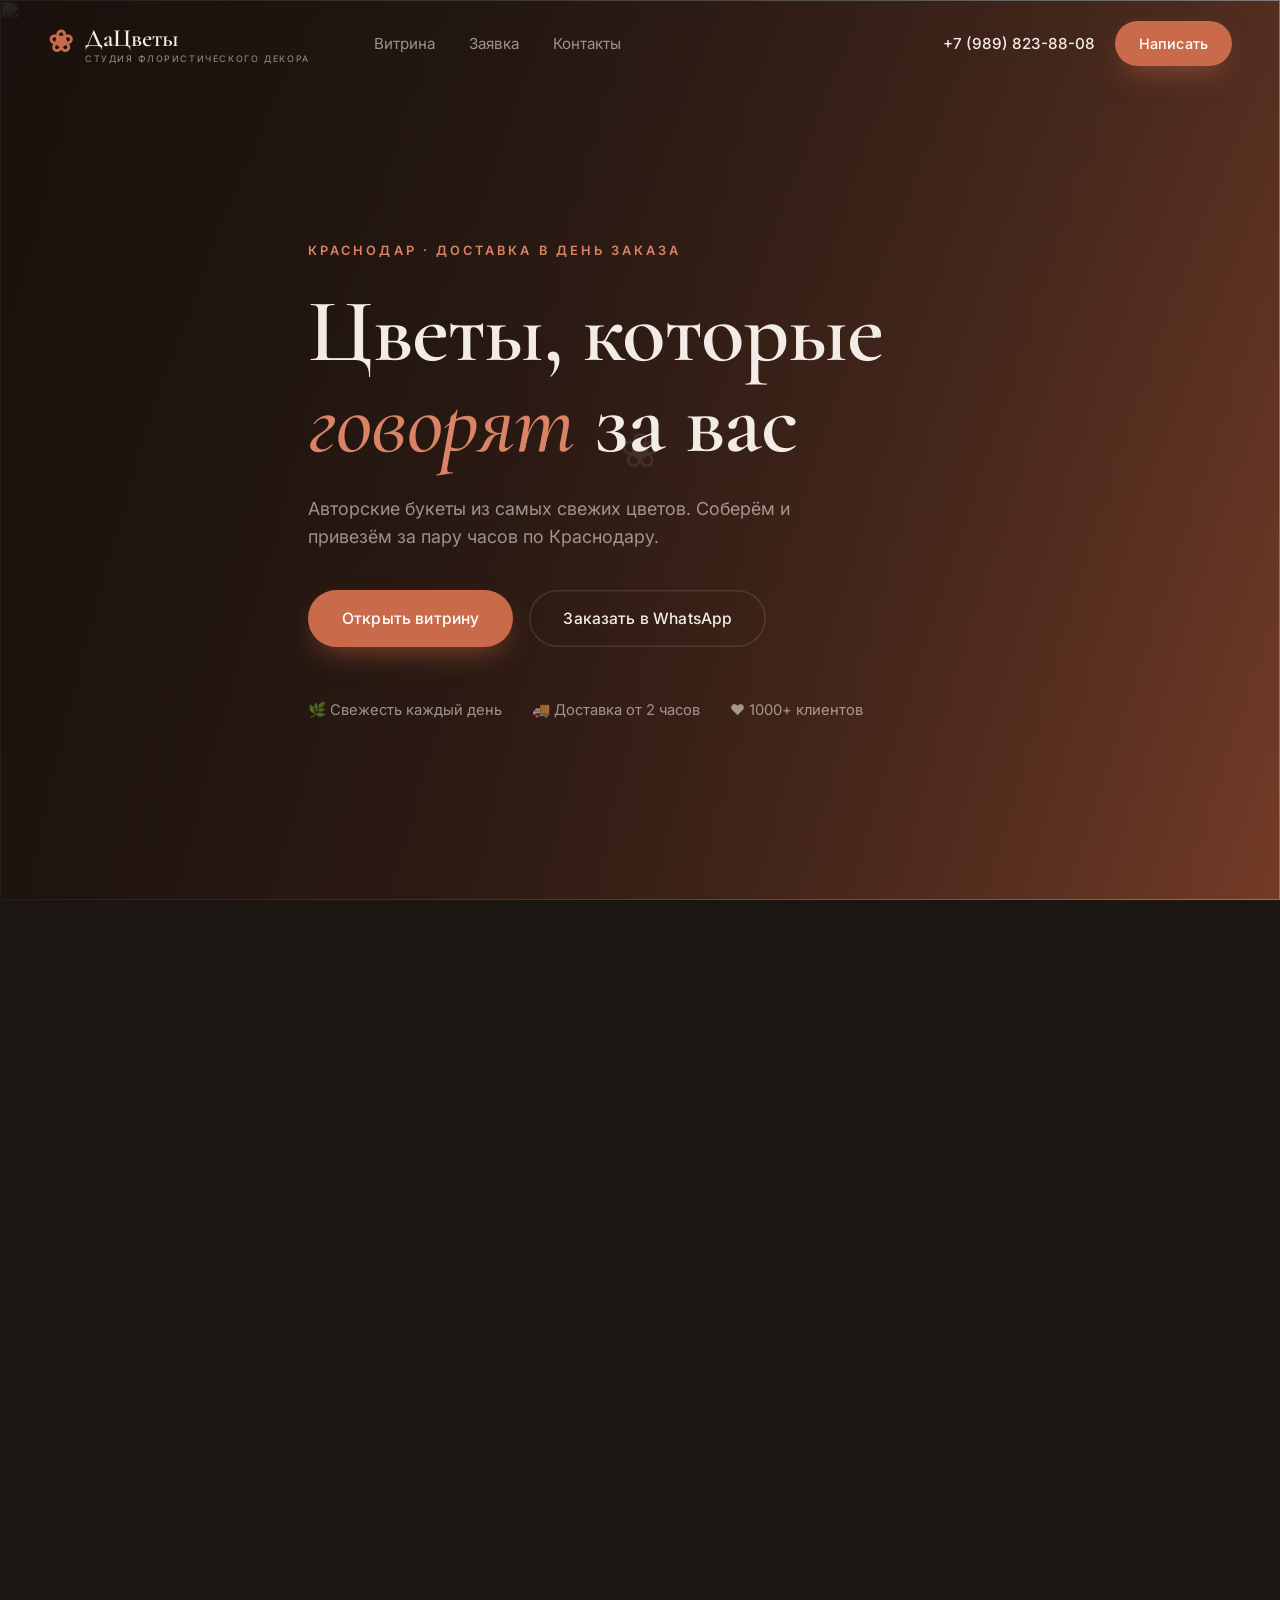
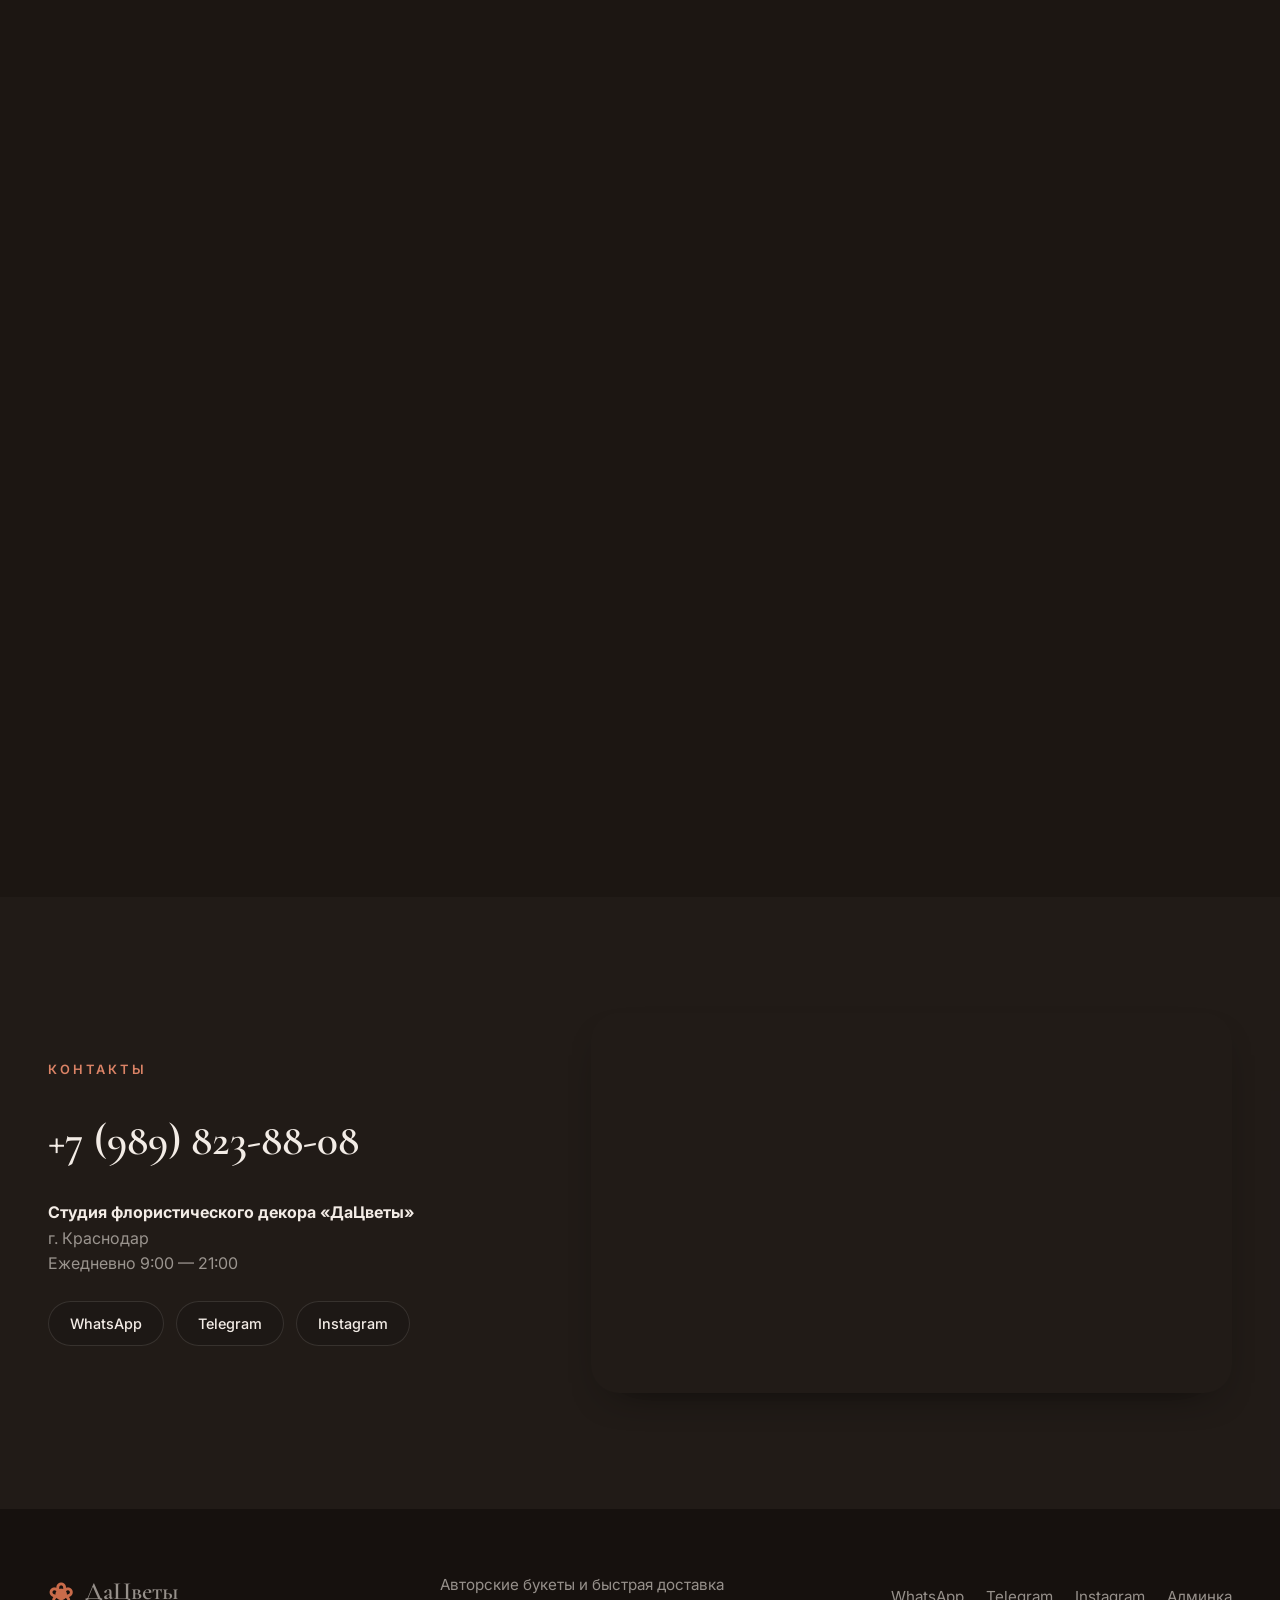
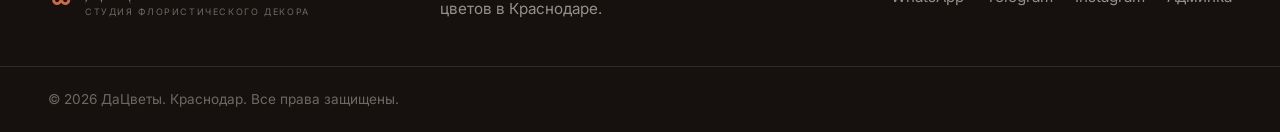
==== commit 7b9dda36: "Add files via upload" ====
--- a/index.html
+++ b/index.html
@@ -3,16 +3,68 @@
 <head>
   <meta charset="UTF-8" />
   <meta name="viewport" content="width=device-width, initial-scale=1.0" />
-  <title>ДаЦветы — онлайн-витрина авторских букетов</title>
-  <meta name="description" content="Онлайн-витрина студии флористического декора «ДаЦветы». Авторские букеты со свежими цветами и доставкой в день заказа." />
+  <title>ДаЦветы — студия флористического декора, Краснодар</title>
+  <meta name="description" content="Авторские букеты со свежими цветами и доставкой в день заказа в Краснодаре. Студия флористического декора «ДаЦветы»." />
 
   <link rel="preconnect" href="https://fonts.googleapis.com" />
   <link rel="preconnect" href="https://fonts.gstatic.com" crossorigin />
-  <link href="https://fonts.googleapis.com/css2?family=Cormorant+Garamond:wght@400;500;600;700&family=Inter:wght@300;400;500;600&family=Playfair+Display:wght@400;500;600;700&display=swap" rel="stylesheet" />
-
+  <link href="https://fonts.googleapis.com/css2?family=Cormorant+Garamond:wght@400;500;600;700&family=Inter:wght@300;400;500;600&display=swap" rel="stylesheet" />
   <link rel="stylesheet" href="styles.css" />
 </head>
 <body>
+
+  <!-- ░░░ ДЫМ + РЕНТГЕН-ЦВЕТОК ░░░ -->
+  <div class="bg-haze" aria-hidden="true">
+    <span class="bg-haze__blob bg-haze__blob--1"></span>
+    <span class="bg-haze__blob bg-haze__blob--2"></span>
+    <span class="bg-haze__blob bg-haze__blob--3"></span>
+    <span class="bg-haze__blob bg-haze__blob--4"></span>
+    <span class="bg-haze__smoke"></span>
+    <svg class="bg-haze__flower bg-haze__flower--1" viewBox="0 0 300 300" fill="none" stroke="currentColor" stroke-width="1.1">
+      <g>
+        <ellipse cx="150" cy="74" rx="22" ry="78" transform="rotate(0 150 150)"/>
+        <ellipse cx="150" cy="74" rx="22" ry="78" transform="rotate(30 150 150)"/>
+        <ellipse cx="150" cy="74" rx="22" ry="78" transform="rotate(60 150 150)"/>
+        <ellipse cx="150" cy="74" rx="22" ry="78" transform="rotate(90 150 150)"/>
+        <ellipse cx="150" cy="74" rx="22" ry="78" transform="rotate(120 150 150)"/>
+        <ellipse cx="150" cy="74" rx="22" ry="78" transform="rotate(150 150 150)"/>
+        <ellipse cx="150" cy="74" rx="22" ry="78" transform="rotate(180 150 150)"/>
+        <ellipse cx="150" cy="74" rx="22" ry="78" transform="rotate(210 150 150)"/>
+        <ellipse cx="150" cy="74" rx="22" ry="78" transform="rotate(240 150 150)"/>
+        <ellipse cx="150" cy="74" rx="22" ry="78" transform="rotate(270 150 150)"/>
+        <ellipse cx="150" cy="74" rx="22" ry="78" transform="rotate(300 150 150)"/>
+        <ellipse cx="150" cy="74" rx="22" ry="78" transform="rotate(330 150 150)"/>
+        <ellipse cx="150" cy="100" rx="13" ry="50" transform="rotate(15 150 150)"/>
+        <ellipse cx="150" cy="100" rx="13" ry="50" transform="rotate(45 150 150)"/>
+        <ellipse cx="150" cy="100" rx="13" ry="50" transform="rotate(75 150 150)"/>
+        <ellipse cx="150" cy="100" rx="13" ry="50" transform="rotate(105 150 150)"/>
+        <ellipse cx="150" cy="100" rx="13" ry="50" transform="rotate(135 150 150)"/>
+        <ellipse cx="150" cy="100" rx="13" ry="50" transform="rotate(165 150 150)"/>
+        <ellipse cx="150" cy="100" rx="13" ry="50" transform="rotate(195 150 150)"/>
+        <ellipse cx="150" cy="100" rx="13" ry="50" transform="rotate(225 150 150)"/>
+        <ellipse cx="150" cy="100" rx="13" ry="50" transform="rotate(255 150 150)"/>
+        <ellipse cx="150" cy="100" rx="13" ry="50" transform="rotate(285 150 150)"/>
+        <ellipse cx="150" cy="100" rx="13" ry="50" transform="rotate(315 150 150)"/>
+        <ellipse cx="150" cy="100" rx="13" ry="50" transform="rotate(345 150 150)"/>
+        <circle cx="150" cy="150" r="26"/>
+        <circle cx="150" cy="150" r="13"/>
+      </g>
+    </svg>
+    <svg class="bg-haze__flower bg-haze__flower--2" viewBox="0 0 300 300" fill="none" stroke="currentColor" stroke-width="1.1">
+      <g>
+        <ellipse cx="150" cy="80" rx="20" ry="70" transform="rotate(0 150 150)"/>
+        <ellipse cx="150" cy="80" rx="20" ry="70" transform="rotate(40 150 150)"/>
+        <ellipse cx="150" cy="80" rx="20" ry="70" transform="rotate(80 150 150)"/>
+        <ellipse cx="150" cy="80" rx="20" ry="70" transform="rotate(120 150 150)"/>
+        <ellipse cx="150" cy="80" rx="20" ry="70" transform="rotate(160 150 150)"/>
+        <ellipse cx="150" cy="80" rx="20" ry="70" transform="rotate(200 150 150)"/>
+        <ellipse cx="150" cy="80" rx="20" ry="70" transform="rotate(240 150 150)"/>
+        <ellipse cx="150" cy="80" rx="20" ry="70" transform="rotate(280 150 150)"/>
+        <ellipse cx="150" cy="80" rx="20" ry="70" transform="rotate(320 150 150)"/>
+        <circle cx="150" cy="150" r="22"/>
+      </g>
+    </svg>
+  </div>
 
   <!-- ░░░ HEADER ░░░ -->
   <header class="header" id="header">
@@ -23,29 +75,28 @@
       </a>
       <nav class="nav" id="nav">
         <a href="#vitrina" class="nav__link">Витрина</a>
-        <a href="#gallery" class="nav__link">Галерея</a>
         <a href="#order" class="nav__link">Заявка</a>
         <a href="#contacts" class="nav__link">Контакты</a>
       </nav>
       <div class="header__actions">
-        <a href="tel:+79991234567" class="header__phone">+7 (999) 123-45-67</a>
-        <a href="https://wa.me/79991234567" class="btn btn--small" target="_blank" rel="noopener">Написать</a>
+        <a href="tel:+79898238808" class="header__phone">+7 (989) 823-88-08</a>
+        <a href="https://wa.me/79898238808" class="btn btn--small" target="_blank" rel="noopener">Написать</a>
       </div>
       <button class="burger" id="burger" aria-label="Меню"><span></span><span></span><span></span></button>
     </div>
   </header>
 
-  <!-- ░░░ HERO BANNER ░░░ -->
+  <!-- ░░░ HERO ░░░ -->
   <section class="hero" id="top">
-    <div class="hero__bg"><img src="images/storefront.jpg" alt="" onerror="this.classList.add('img--placeholder')" /></div>
+    <div class="hero__bg"><img src="images/hero.jpg" alt="" onerror="this.classList.add('img--placeholder')" /></div>
     <div class="hero__overlay"></div>
     <div class="container hero__inner">
-      <span class="hero__eyebrow reveal">Студия флористического декора</span>
+      <span class="hero__eyebrow reveal">Краснодар · доставка в день заказа</span>
       <h1 class="hero__title reveal">Цветы, которые <em>говорят</em> за вас</h1>
-      <p class="hero__subtitle reveal">Авторские букеты со свежими цветами и доставкой в день заказа. Выбирайте из витрины — соберём и привезём за пару часов.</p>
+      <p class="hero__subtitle reveal">Авторские букеты из самых свежих цветов. Соберём и привезём за пару часов по Краснодару.</p>
       <div class="hero__actions reveal">
-        <a href="#vitrina" class="btn">Смотреть витрину</a>
-        <a href="https://wa.me/79991234567" class="btn btn--ghost" target="_blank" rel="noopener">Заказать в WhatsApp</a>
+        <a href="#vitrina" class="btn">Открыть витрину</a>
+        <a href="https://wa.me/79898238808" class="btn btn--ghost" target="_blank" rel="noopener">Заказать в WhatsApp</a>
       </div>
       <div class="hero__meta reveal">
         <span>🌿 Свежесть каждый день</span>
@@ -55,163 +106,15 @@
     </div>
   </section>
 
-  <!-- ░░░ VITRINA ░░░ -->
+  <!-- ░░░ ВИТРИНА (папки) ░░░ -->
   <section class="vitrina section" id="vitrina">
     <div class="container">
       <div class="section__head reveal">
         <span class="section__eyebrow">Витрина</span>
-        <h2 class="section__title">Букеты в наличии</h2>
-        <p class="section__lead">Нажмите «Заказать» — оформим за минуту, фото готового букета пришлём перед доставкой.</p>
-      </div>
-
-      <div class="filters reveal" id="filters">
-        <button class="filter is-active" data-filter="all">Все</button>
-        <button class="filter" data-filter="pions">Пионы</button>
-        <button class="filter" data-filter="roses">Розы</button>
-        <button class="filter" data-filter="author">Авторские</button>
-        <button class="filter" data-filter="premium">Premium</button>
-      </div>
-
-      <div class="vitrina__grid" id="grid">
-
-        <article class="product reveal" data-category="pions">
-          <div class="product__media">
-            <img src="images/bouquet-1.jpg" alt="Букет Нежность" onerror="this.classList.add('img--placeholder')" />
-            <span class="product__tag">Хит</span>
-          </div>
-          <div class="product__body">
-            <h3 class="product__title">Нежность</h3>
-            <p class="product__desc">Пионовидные розы и нежная зелень в пастельной упаковке.</p>
-            <div class="product__footer">
-              <span class="product__price">4&nbsp;990&nbsp;₽</span>
-              <button class="btn btn--small js-order" data-bouquet="Нежность" data-price="4 990 ₽">Заказать</button>
-            </div>
-          </div>
-        </article>
-
-        <article class="product reveal" data-category="author">
-          <div class="product__media">
-            <img src="images/bouquet-2.jpg" alt="Букет Терракота" onerror="this.classList.add('img--placeholder')" />
-          </div>
-          <div class="product__body">
-            <h3 class="product__title">Терракота</h3>
-            <p class="product__desc">Тёплая коралловая палитра с герберой и пионами.</p>
-            <div class="product__footer">
-              <span class="product__price">5&nbsp;490&nbsp;₽</span>
-              <button class="btn btn--small js-order" data-bouquet="Терракота" data-price="5 490 ₽">Заказать</button>
-            </div>
-          </div>
-        </article>
-
-        <article class="product reveal" data-category="pions">
-          <div class="product__media">
-            <img src="images/bouquet-3.jpg" alt="Букет Магия пионов" onerror="this.classList.add('img--placeholder')" />
-            <span class="product__tag">Сезон</span>
-          </div>
-          <div class="product__body">
-            <h3 class="product__title">Магия пионов</h3>
-            <p class="product__desc">Пышные пионы с эвкалиптом и жемчужным декором.</p>
-            <div class="product__footer">
-              <span class="product__price">6&nbsp;990&nbsp;₽</span>
-              <button class="btn btn--small js-order" data-bouquet="Магия пионов" data-price="6 990 ₽">Заказать</button>
-            </div>
-          </div>
-        </article>
-
-        <article class="product reveal" data-category="pions">
-          <div class="product__media">
-            <img src="images/bouquet-4.jpg" alt="Букет Белое облако" onerror="this.classList.add('img--placeholder')" />
-          </div>
-          <div class="product__body">
-            <h3 class="product__title">Белое облако</h3>
-            <p class="product__desc">Воздушные светлые пионы с нигеллой и жемчугом.</p>
-            <div class="product__footer">
-              <span class="product__price">4&nbsp;490&nbsp;₽</span>
-              <button class="btn btn--small js-order" data-bouquet="Белое облако" data-price="4 490 ₽">Заказать</button>
-            </div>
-          </div>
-        </article>
-
-        <article class="product reveal" data-category="author">
-          <div class="product__media">
-            <img src="images/bouquet-5.jpg" alt="Букет Для любимых" onerror="this.classList.add('img--placeholder')" />
-            <span class="product__tag">Хит</span>
-          </div>
-          <div class="product__body">
-            <h3 class="product__title">Для любимых</h3>
-            <p class="product__desc">Коралловые пионы с жемчужной нитью и атласом.</p>
-            <div class="product__footer">
-              <span class="product__price">7&nbsp;490&nbsp;₽</span>
-              <button class="btn btn--small js-order" data-bouquet="Для любимых" data-price="7 490 ₽">Заказать</button>
-            </div>
-          </div>
-        </article>
-
-        <article class="product reveal" data-category="premium">
-          <div class="product__media">
-            <img src="images/bouquet-6.jpg" alt="Букет Королевский" onerror="this.classList.add('img--placeholder')" />
-            <span class="product__tag">Premium</span>
-          </div>
-          <div class="product__body">
-            <h3 class="product__title">Королевский</h3>
-            <p class="product__desc">Премиальная композиция из роз, пионов и эустомы.</p>
-            <div class="product__footer">
-              <span class="product__price">9&nbsp;990&nbsp;₽</span>
-              <button class="btn btn--small js-order" data-bouquet="Королевский" data-price="9 990 ₽">Заказать</button>
-            </div>
-          </div>
-        </article>
-
-        <article class="product reveal" data-category="roses">
-          <div class="product__media">
-            <img src="images/bouquet-7.jpg" alt="Букет Алый закат" onerror="this.classList.add('img--placeholder')" />
-          </div>
-          <div class="product__body">
-            <h3 class="product__title">Алый закат</h3>
-            <p class="product__desc">Красные розы с пионовидными розами и эвкалиптом.</p>
-            <div class="product__footer">
-              <span class="product__price">5&nbsp;990&nbsp;₽</span>
-              <button class="btn btn--small js-order" data-bouquet="Алый закат" data-price="5 990 ₽">Заказать</button>
-            </div>
-          </div>
-        </article>
-
-        <article class="product reveal" data-category="premium">
-          <div class="product__media">
-            <img src="images/bouquet-8.jpg" alt="Букет Коралловый риф" onerror="this.classList.add('img--placeholder')" />
-            <span class="product__tag">Premium</span>
-          </div>
-          <div class="product__body">
-            <h3 class="product__title">Коралловый риф</h3>
-            <p class="product__desc">Монобукет из коралловых пионов с жемчужным декором.</p>
-            <div class="product__footer">
-              <span class="product__price">8&nbsp;490&nbsp;₽</span>
-              <button class="btn btn--small js-order" data-bouquet="Коралловый риф" data-price="8 490 ₽">Заказать</button>
-            </div>
-          </div>
-        </article>
-
-      </div>
-
-      <p class="vitrina__hint reveal">Не нашли нужный? <a href="https://wa.me/79991234567" target="_blank" rel="noopener">Соберём авторский букет под ваш повод и бюджет →</a></p>
-    </div>
-  </section>
-
-  <!-- ░░░ GALLERY ░░░ -->
-  <section class="gallery section" id="gallery">
-    <div class="container">
-      <div class="section__head reveal">
-        <span class="section__eyebrow">Галерея</span>
-        <h2 class="section__title">Наши работы</h2>
-      </div>
-    </div>
-    <div class="gallery__masonry">
-      <figure class="gallery__item reveal"><img src="images/gallery-1.jpg" alt="Букет" onerror="this.classList.add('img--placeholder')" /></figure>
-      <figure class="gallery__item reveal"><img src="images/gallery-2.jpg" alt="Букет" onerror="this.classList.add('img--placeholder')" /></figure>
-      <figure class="gallery__item reveal"><img src="images/gallery-3.jpg" alt="Букет" onerror="this.classList.add('img--placeholder')" /></figure>
-      <figure class="gallery__item reveal"><img src="images/gallery-4.jpg" alt="Букет" onerror="this.classList.add('img--placeholder')" /></figure>
-      <figure class="gallery__item reveal"><img src="images/gallery-5.jpg" alt="Букет" onerror="this.classList.add('img--placeholder')" /></figure>
-      <figure class="gallery__item reveal"><img src="images/gallery-6.jpg" alt="Букет" onerror="this.classList.add('img--placeholder')" /></figure>
+        <h2 class="section__title">Выберите категорию витрины</h2>
+        <p class="section__lead">Н��жмите на категорию — внутри подборка букетов. Откройте любой, чтобы увидеть состав и цену.</p>
+      </div>
+      <div class="cat-grid" id="catGrid"><!-- категории рендерятся из store.js --></div>
     </div>
   </section>
 
@@ -221,19 +124,18 @@
       <div class="order__intro reveal">
         <span class="section__eyebrow">Оставить заявку</span>
         <h2 class="section__title">Закажите букет<br>прямо сейчас</h2>
-        <p class="section__lead">Заполните форму — флорист свяжется с вами, уточнит детали и предложит лучший вариант под ваш повод и бюджет.</p>
+        <p class="section__lead">Заполните форму — флорист свяжется с вами, уточнит детали и предложит лучший вариант под повод и бюджет.</p>
         <ul class="order__list">
           <li>Бесплатная консультация флориста</li>
-          <li>Доставка в день заказа</li>
+          <li>Доставка в день заказа по Краснодару</li>
           <li>Фото букета перед отправкой</li>
         </ul>
       </div>
-
       <form class="order__form reveal reveal--delay" id="leadForm" novalidate>
-        <div class="field"><label for="l-name">Имя</label><input type="text" id="l-name" name="name" placeholder="Как к вам обращаться" required /></div>
-        <div class="field"><label for="l-phone">Телефон</label><input type="tel" id="l-phone" name="phone" placeholder="+7 (___) ___-__-__" required /></div>
-        <div class="field"><label for="l-date">Дата доставки</label><input type="date" id="l-date" name="date" required /></div>
-        <div class="field"><label for="l-comment">Комментарий</label><textarea id="l-comment" name="comment" rows="3" placeholder="Какой букет, повод, пожелания, бюджет..."></textarea></div>
+        <div class="field"><label for="l-name">Имя</label><input type="text" id="l-name" placeholder="Как к вам обращаться" required /></div>
+        <div class="field"><label for="l-phone">Телефон</label><input type="tel" id="l-phone" placeholder="+7 (___) ___-__-__" required /></div>
+        <div class="field"><label for="l-date">Дата доставки</label><input type="date" id="l-date" required /></div>
+        <div class="field"><label for="l-comment">Комментарий</label><textarea id="l-comment" rows="3" placeholder="Какой букет, повод, пожелания, бюджет..."></textarea></div>
         <button type="submit" class="btn btn--full">Отправить заявку</button>
         <p class="order__note">Нажимая кнопку, вы соглашаетесь с обработкой персональных данных.</p>
         <div class="order__success" id="leadSuccess">
@@ -244,25 +146,25 @@
     </div>
   </section>
 
-  <!-- ░░░ CONTACTS ░░░ -->
+  <!-- ░░░ КОНТАКТЫ ░░░ -->
   <section class="contacts section" id="contacts">
     <div class="container">
       <div class="contacts__grid">
         <div class="contacts__info reveal">
           <span class="section__eyebrow">Контакты</span>
-          <a href="tel:+79991234567" class="contacts__phone">+7 (999) 123-45-67</a>
-          <p class="contacts__address"><strong>Адрес студии</strong><br>г. Москва, ул. Цветочная, 12<br>Ежедневно 9:00 — 21:00</p>
+          <a href="tel:+79898238808" class="contacts__phone">+7 (989) 823-88-08</a>
+          <p class="contacts__address"><strong>Студия флористического декора «ДаЦветы»</strong><br>г. Краснодар<br>Ежедневно 9:00 — 21:00</p>
           <div class="contacts__socials">
-            <a href="https://wa.me/79991234567" class="social" target="_blank" rel="noopener">WhatsApp</a>
+            <a href="https://wa.me/79898238808" class="social" target="_blank" rel="noopener">WhatsApp</a>
             <a href="https://t.me/dacvety" class="social" target="_blank" rel="noopener">Telegram</a>
-            <a href="https://instagram.com/daristydio" class="social" target="_blank" rel="noopener">Instagram</a>
+            <a href="https://instagram.com/dacvety" class="social" target="_blank" rel="noopener">Instagram</a>
           </div>
         </div>
         <div class="contacts__map reveal reveal--delay">
           <iframe
-            src="https://yandex.ru/map-widget/v1/?ll=37.617700%2C55.755800&z=15&pt=37.617700,55.755800,pm2rdm"
+            src="https://yandex.ru/map-widget/v1/?ll=38.975313%2C45.035470&z=12&pt=38.975313,45.035470,pm2rdm"
             width="100%" height="100%" frameborder="0" allowfullscreen="true"
-            title="Карта расположения студии ДаЦветы" loading="lazy"></iframe>
+            title="Карта — Краснодар" loading="lazy"></iframe>
         </div>
       </div>
     </div>
@@ -275,25 +177,48 @@
         <span class="logo__mark">❀</span>
         <span class="logo__text">ДаЦветы<small>студия флористического декора</small></span>
       </a>
-      <p class="footer__tagline">Авторские букеты и быстрая доставка цветов.</p>
+      <p class="footer__tagline">Авторские букеты и быстрая доставка цветов в Краснодаре.</p>
       <div class="footer__socials">
-        <a href="https://wa.me/79991234567" target="_blank" rel="noopener">WhatsApp</a>
+        <a href="https://wa.me/79898238808" target="_blank" rel="noopener">WhatsApp</a>
         <a href="https://t.me/dacvety" target="_blank" rel="noopener">Telegram</a>
-        <a href="https://instagram.com/daristydio" target="_blank" rel="noopener">Instagram</a>
-      </div>
-    </div>
-    <div class="footer__bottom"><div class="container">© 2026 ДаЦветы. Все права защищены.</div></div>
+        <a href="https://instagram.com/dacvety" target="_blank" rel="noopener">Instagram</a>
+        <a href="admin.html">Админка</a>
+      </div>
+    </div>
+    <div class="footer__bottom"><div class="container">© 2026 ДаЦветы. Краснодар. Все права защищены.</div></div>
   </footer>
 
-  <!-- ░░░ ORDER MODAL ░░░ -->
+  <!-- ░░░ КАТАЛОГ КАТЕГОРИИ (6 фото) ░░░ -->
+  <div class="sheet" id="catalog" aria-hidden="true">
+    <div class="sheet__overlay js-cat-close"></div>
+    <div class="sheet__dialog" role="dialog" aria-modal="true">
+      <button class="sheet__close js-cat-close" aria-label="Закрыть">×</button>
+      <div class="sheet__head">
+        <span class="section__eyebrow" id="catEyebrow">Витрина</span>
+        <h3 class="sheet__title" id="catTitle">Категория</h3>
+        <p class="sheet__lead" id="catLead">Нажмите на букет, чтобы увидеть состав и цену.</p>
+      </div>
+      <div class="tiles" id="catalogGrid"></div>
+    </div>
+  </div>
+
+  <!-- ░░░ MODAL ░░░ -->
   <div class="modal" id="modal" aria-hidden="true">
     <div class="modal__overlay js-close"></div>
     <div class="modal__dialog" role="dialog" aria-modal="true">
       <button class="modal__close js-close" aria-label="Закрыть">×</button>
       <div class="modal__body" id="modalBody">
-        <span class="section__eyebrow">Оформление заказа</span>
-        <h3 class="modal__title">Заказать букет</h3>
-        <p class="modal__product" id="modalProduct">«Нежность» — 4 990 ₽</p>
+        <div class="prod">
+          <div class="prod__media"><img id="modalImg" src="" alt="" onerror="this.classList.add('img--placeholder')" /></div>
+          <div class="prod__info">
+            <span class="section__eyebrow">Букет</span>
+            <h3 class="modal__title" id="modalName">Нежность</h3>
+            <p class="prod__comp" id="modalComp">Состав букета</p>
+            <p class="prod__price" id="modalPrice">4 990 ₽</p>
+          </div>
+        </div>
+        <div class="prod__useful" id="modalUseful"></div>
+        <span class="section__eyebrow prod__order-eyebrow">Оформление заказа</span>
         <form id="orderForm" novalidate>
           <div class="field"><label for="name">Имя</label><input type="text" id="name" placeholder="Как к вам обращаться" required /></div>
           <div class="field"><label for="phone">Телефон</label><input type="tel" id="phone" placeholder="+7 (___) ___-__-__" required /></div>
@@ -312,6 +237,7 @@
     </div>
   </div>
 
-  <script src="script.js"></script>
+  <script src="store.js"></script>
+  <script src="app.js"></script>
 </body>
 </html>
--- a/styles.css
+++ b/styles.css
@@ -4,60 +4,75 @@
   --terracotta-light: #db8366;
   --terracotta-dark: #b15839;
   --terracotta-soft: #e8b9a6;
-  --ink: #0d0b0a;          /* deep black */
-  --bg: #111111;           /* main background */
-  --panel: #181412;        /* warm near-black panel */
-  --card: #1d1815;         /* card surface */
-  --card-2: #241d19;       /* hover/raised */
-  --cream: #f3ece6;        /* primary light text */
+  --bg: #1c1612;           /* основной фон */
+  --panel: #181412;        /* панели */
+  --card: #1d1815;         /* карточки */
+  --card-2: #251e1a;       /* hover / raised */
+  --ink: #16110e;          /* dark anchor */
+  --cream: #f3ece6;        /* основной светлый текст */
   --muted: rgba(243, 236, 230, .58);
   --muted-2: rgba(243, 236, 230, .4);
   --line: rgba(243, 236, 230, .12);
   --radius: 16px;
   --radius-lg: 28px;
-  --shadow: 0 24px 60px -24px rgba(0, 0, 0, .8);
+  --shadow: 0 24px 60px -24px rgba(0, 0, 0, .85);
   --shadow-soft: 0 16px 40px -26px rgba(0, 0, 0, .9);
   --container: 1240px;
   --ease: cubic-bezier(.22, .61, .36, 1);
-  --font-serif: "Playfair Display", "Cormorant Garamond", serif;
-  --font-serif-2: "Cormorant Garamond", serif;
+  --font-serif: "Cormorant Garamond", serif;
   --font-sans: "Inter", system-ui, sans-serif;
 }
 
 /* ░░░░░░░░░░ RESET ░░░░░░░░░░ */
 *, *::before, *::after { box-sizing: border-box; margin: 0; padding: 0; }
 html { scroll-behavior: smooth; -webkit-text-size-adjust: 100%; }
-body {
-  font-family: var(--font-sans);
-  color: var(--cream);
-  background: var(--bg);
-  line-height: 1.6;
-  overflow-x: hidden;
-}
+body { font-family: var(--font-sans); color: var(--cream); background: var(--bg); line-height: 1.6; overflow-x: hidden; }
 img { display: block; max-width: 100%; height: auto; }
 a { color: inherit; text-decoration: none; }
 button { font-family: inherit; cursor: pointer; border: none; background: none; color: inherit; }
 ul { list-style: none; }
 
 .container { width: 100%; max-width: var(--container); margin: 0 auto; padding: 0 28px; }
-.section { padding: 120px 0; }
-
-/* Placeholder for missing images */
-.img--placeholder {
-  background: linear-gradient(135deg, #2a211c, var(--terracotta-dark));
-  min-height: 240px; position: relative;
-}
-.img--placeholder::after {
-  content: "❀"; position: absolute; inset: 0;
-  display: grid; place-items: center; font-size: 3rem;
-  color: var(--terracotta-soft); opacity: .5;
-}
+.section { padding: 116px 0; position: relative; z-index: 1; }
+
+/* ░░░░░░░░░░ ДЫМ + РЕНТГЕН-ЦВЕТОК ░░░░░░░░░░ */
+.bg-haze { position: fixed; inset: 0; z-index: 0; pointer-events: none; overflow: hidden;
+  background:
+    radial-gradient(125% 85% at 50% -8%, rgba(201, 107, 74, .5), transparent 58%),
+    radial-gradient(95% 75% at 85% 108%, rgba(110, 52, 33, .55), transparent 64%),
+    radial-gradient(80% 60% at 8% 92%, rgba(60, 33, 22, .5), transparent 62%),
+    #1c1612; }
+.bg-haze__blob { position: absolute; border-radius: 50%; filter: blur(120px); mix-blend-mode: screen; will-change: transform; }
+.bg-haze__blob--1 { width: 64vw; height: 64vw; background: radial-gradient(circle, rgba(201, 107, 74, .55), transparent 66%); top: -16vw; left: 50%; margin-left: -32vw; animation: drift1 34s ease-in-out infinite; }
+.bg-haze__blob--2 { width: 56vw; height: 56vw; background: radial-gradient(circle, rgba(219, 131, 102, .42), transparent 70%); bottom: -18vw; left: -12vw; animation: drift2 44s ease-in-out infinite; }
+.bg-haze__blob--3 { width: 50vw; height: 50vw; background: radial-gradient(circle, rgba(177, 88, 57, .5), transparent 70%); top: 28%; right: -14vw; animation: drift3 52s ease-in-out infinite; }
+.bg-haze__blob--4 { width: 46vw; height: 46vw; background: radial-gradient(circle, rgba(232, 185, 166, .3), transparent 72%); top: 56%; left: 24%; animation: drift1 48s ease-in-out infinite reverse; }
+/* мягкий терракотовый дымок поверх пятен */
+.bg-haze__smoke { position: absolute; inset: -12%; mix-blend-mode: screen; opacity: .6; will-change: transform;
+  background:
+    radial-gradient(42% 30% at 28% 30%, rgba(201, 107, 74, .26), transparent 60%),
+    radial-gradient(48% 34% at 72% 56%, rgba(219, 131, 102, .22), transparent 62%),
+    radial-gradient(40% 30% at 52% 86%, rgba(177, 88, 57, .2), transparent 60%),
+    radial-gradient(36% 24% at 12% 70%, rgba(232, 185, 166, .14), transparent 60%);
+  filter: blur(48px); animation: smoke 26s ease-in-out infinite; }
+.bg-haze__flower { position: absolute; stroke: currentColor; will-change: transform; }
+.bg-haze__flower--1 { width: min(760px, 86vw); top: 4%; left: 50%; transform: translateX(-50%); color: rgba(232, 185, 166, .9); opacity: .12; filter: drop-shadow(0 0 24px rgba(201, 107, 74, .3)); animation: spinF 90s linear infinite; }
+.bg-haze__flower--2 { width: min(440px, 52vw); bottom: 4%; left: -8%; color: rgba(219, 131, 102, .9); opacity: .07; animation: spinF2 120s linear infinite reverse; }
+@keyframes drift1 { 0%,100% { transform: translate(0,0) scale(1); } 50% { transform: translate(-4vw, 4vw) scale(1.1); } }
+@keyframes drift2 { 0%,100% { transform: translate(0,0) scale(1); } 50% { transform: translate(5vw, -3vw) scale(1.12); } }
+@keyframes drift3 { 0%,100% { transform: translate(0,0) scale(1); } 50% { transform: translate(-3vw, -4vw) scale(.92); } }
+@keyframes smoke { 0%,100% { transform: translate(0,0) scale(1); } 50% { transform: translate(3%, -4%) scale(1.08); } }
+@keyframes spinF { from { transform: translateX(-50%) rotate(0deg); } to { transform: translateX(-50%) rotate(360deg); } }
+@keyframes spinF2 { from { transform: rotate(0deg); } to { transform: rotate(360deg); } }
+@media (prefers-reduced-motion: reduce) { .bg-haze__blob, .bg-haze__smoke, .bg-haze__flower { animation: none; } }
+
+.img--placeholder { background: linear-gradient(135deg, #2a211c, var(--terracotta-dark)); min-height: 240px; position: relative; }
+.img--placeholder::after { content: "❀"; position: absolute; inset: 0; display: grid; place-items: center; font-size: 3rem; color: var(--terracotta-soft); opacity: .5; }
 
 /* ░░░░░░░░░░ BUTTONS ░░░░░░░░░░ */
 .btn {
   display: inline-flex; align-items: center; justify-content: center; gap: .5em;
-  background: var(--terracotta); color: #fff;
-  font-weight: 500; font-size: .98rem; letter-spacing: .01em;
+  background: var(--terracotta); color: #fff; font-weight: 500; font-size: .98rem; letter-spacing: .01em;
   padding: 16px 34px; border-radius: 100px;
   transition: transform .35s var(--ease), background .35s var(--ease), box-shadow .35s var(--ease);
   box-shadow: 0 12px 30px -10px rgba(201, 107, 74, .6);
@@ -70,12 +85,12 @@
 
 /* ░░░░░░░░░░ HEADER ░░░░░░░░░░ */
 .header { position: fixed; top: 0; left: 0; right: 0; z-index: 100; padding: 20px 0; transition: background .4s var(--ease), box-shadow .4s var(--ease), padding .4s var(--ease); }
-.header.scrolled { background: rgba(13, 11, 10, .8); backdrop-filter: blur(16px); box-shadow: 0 1px 0 var(--line); padding: 12px 0; }
+.header.scrolled { background: rgba(17, 17, 17, .82); backdrop-filter: blur(16px); box-shadow: 0 1px 0 var(--line); padding: 12px 0; }
 .header__inner { display: flex; align-items: center; gap: 24px; }
-.logo { display: inline-flex; align-items: center; gap: 12px; font-family: var(--font-serif); font-size: 1.4rem; font-weight: 600; }
-.logo__mark { color: var(--terracotta); font-size: 1.3em; }
+.logo { display: inline-flex; align-items: center; gap: 12px; font-family: var(--font-serif); font-size: 1.55rem; font-weight: 600; }
+.logo__mark { color: var(--terracotta); font-size: 1.2em; }
 .logo__text { display: flex; flex-direction: column; line-height: 1.05; }
-.logo__text small { font-family: var(--font-sans); font-size: .58rem; font-weight: 400; letter-spacing: .18em; text-transform: uppercase; color: var(--muted); margin-top: 3px; }
+.logo__text small { font-family: var(--font-sans); font-size: .56rem; font-weight: 400; letter-spacing: .18em; text-transform: uppercase; color: var(--muted); margin-top: 3px; }
 .nav { display: flex; gap: 34px; margin-left: 40px; }
 .nav__link { font-size: .95rem; color: var(--muted); position: relative; transition: color .3s; }
 .nav__link::after { content: ""; position: absolute; left: 0; bottom: -6px; width: 0; height: 1.5px; background: var(--terracotta); transition: width .3s var(--ease); }
@@ -92,82 +107,89 @@
 .burger.active span:nth-child(3) { transform: translateY(-7px) rotate(-45deg); }
 
 /* ░░░░░░░░░░ HERO ░░░░░░░░░░ */
-.hero { position: relative; min-height: 100vh; display: flex; align-items: center; overflow: hidden; padding: 140px 0 90px; }
+.hero { position: relative; min-height: 100vh; display: flex; align-items: center; overflow: hidden; padding: 150px 0 90px; }
 .hero__bg { position: absolute; inset: 0; z-index: 0; }
 .hero__bg img { width: 100%; height: 100%; object-fit: cover; }
 .hero__bg .img--placeholder { width: 100%; height: 100%; }
-.hero__overlay { position: absolute; inset: 0; z-index: 1; background: linear-gradient(90deg, rgba(8, 7, 6, .94) 0%, rgba(8, 7, 6, .82) 38%, rgba(8, 7, 6, .45) 100%); }
+.hero__overlay { position: absolute; inset: 0; z-index: 1; background: linear-gradient(90deg, rgba(24, 16, 12, .92) 0%, rgba(24, 16, 12, .78) 38%, rgba(24, 16, 12, .4) 100%); }
 .hero__inner { position: relative; z-index: 2; max-width: 720px; }
-.hero__eyebrow { display: inline-block; font-size: .8rem; letter-spacing: .24em; text-transform: uppercase; color: var(--terracotta-light); font-weight: 600; margin-bottom: 26px; }
-.hero__title { font-family: var(--font-serif); font-weight: 600; font-size: clamp(2.7rem, 6vw, 5.2rem); line-height: 1.04; letter-spacing: -.01em; }
-.hero__title em { font-family: var(--font-serif-2); font-style: italic; font-weight: 500; color: var(--terracotta-light); }
-.hero__subtitle { font-size: clamp(1rem, 1.4vw, 1.2rem); color: var(--muted); max-width: 520px; margin: 28px 0 40px; }
+.hero__eyebrow { display: inline-block; font-size: .8rem; letter-spacing: .24em; text-transform: uppercase; color: var(--terracotta-light); font-weight: 600; margin-bottom: 24px; }
+.hero__title { font-family: var(--font-serif); font-weight: 600; font-size: clamp(3rem, 7vw, 5.6rem); line-height: 1.02; letter-spacing: -.01em; }
+.hero__title em { font-style: italic; font-weight: 500; color: var(--terracotta-light); }
+.hero__subtitle { font-size: clamp(1rem, 1.4vw, 1.2rem); color: var(--muted); max-width: 520px; margin: 26px 0 38px; }
 .hero__actions { display: flex; gap: 16px; flex-wrap: wrap; }
-.hero__meta { display: flex; gap: 30px; margin-top: 54px; flex-wrap: wrap; font-size: .92rem; color: var(--muted); }
+.hero__meta { display: flex; gap: 30px; margin-top: 52px; flex-wrap: wrap; font-size: .92rem; color: var(--muted); }
 .hero__meta span { white-space: nowrap; }
 
 /* ░░░░░░░░░░ SECTION HEAD ░░░░░░░░░░ */
 .section__head { max-width: 640px; margin: 0 auto 56px; text-align: center; }
 .section__eyebrow { display: inline-block; font-size: .8rem; letter-spacing: .24em; text-transform: uppercase; color: var(--terracotta-light); font-weight: 600; margin-bottom: 16px; }
-.section__title { font-family: var(--font-serif); font-weight: 600; font-size: clamp(2rem, 3.6vw, 3.2rem); line-height: 1.1; letter-spacing: -.01em; }
-.section__lead { font-size: 1.06rem; color: var(--muted); margin-top: 18px; }
-
-/* ░░░░░░░░░░ FILTERS ░░░░░░░░░░ */
-.filters { display: flex; gap: 12px; justify-content: center; flex-wrap: wrap; margin-bottom: 50px; }
-.filter {
-  padding: 11px 24px; border-radius: 100px; font-size: .92rem; font-weight: 500;
-  color: var(--muted); background: var(--card);
-  box-shadow: inset 0 0 0 1px var(--line);
-  transition: color .3s, background .3s, box-shadow .3s, transform .2s;
-}
-.filter:hover { color: var(--cream); transform: translateY(-2px); }
-.filter.is-active { color: #fff; background: var(--terracotta); box-shadow: 0 10px 24px -12px rgba(201, 107, 74, .8); }
-
-/* ░░░░░░░░░░ VITRINA ░░░░░░░░░░ */
-.vitrina { background: var(--bg); }
-.vitrina__grid { display: grid; grid-template-columns: repeat(4, 1fr); gap: 26px; }
-.product {
-  background: var(--card); border-radius: var(--radius); overflow: hidden;
-  box-shadow: var(--shadow-soft); display: flex; flex-direction: column;
-  box-shadow: inset 0 0 0 1px var(--line);
-  transition: transform .45s var(--ease), box-shadow .45s var(--ease), background .45s;
-}
-.product:hover { transform: translateY(-10px); background: var(--card-2); box-shadow: var(--shadow); }
-.product.is-hidden { display: none; }
-.product__media { position: relative; aspect-ratio: 4 / 5; overflow: hidden; }
-.product__media img { width: 100%; height: 100%; object-fit: cover; transition: transform .7s var(--ease); }
-.product:hover .product__media img { transform: scale(1.07); }
-.product__tag {
-  position: absolute; top: 14px; left: 14px;
-  background: rgba(13, 11, 10, .72); color: var(--terracotta-light);
-  font-size: .7rem; font-weight: 600; letter-spacing: .08em; text-transform: uppercase;
-  padding: 6px 14px; border-radius: 100px; backdrop-filter: blur(6px);
-  box-shadow: inset 0 0 0 1px var(--line);
-}
-.product__body { padding: 22px 22px 24px; display: flex; flex-direction: column; flex: 1; }
-.product__title { font-family: var(--font-serif); font-size: 1.35rem; font-weight: 600; }
-.product__desc { font-size: .9rem; color: var(--muted); margin: 7px 0 20px; flex: 1; }
-.product__footer { display: flex; align-items: center; justify-content: space-between; gap: 12px; }
-.product__price { font-family: var(--font-serif); font-size: 1.3rem; font-weight: 600; color: var(--terracotta-light); }
-
-.vitrina__hint { text-align: center; margin-top: 48px; color: var(--muted); font-size: 1.02rem; }
-.vitrina__hint a { color: var(--terracotta-light); font-weight: 500; transition: color .3s; }
-.vitrina__hint a:hover { color: var(--cream); }
-
-/* ░░░░░░░░░░ GALLERY ░░░░░░░░░░ */
-.gallery { background: var(--panel); }
-.gallery__masonry { columns: 3; column-gap: 18px; max-width: 1340px; margin: 0 auto; padding: 0 28px; }
-.gallery__item { break-inside: avoid; margin-bottom: 18px; border-radius: var(--radius); overflow: hidden; position: relative; cursor: pointer; }
-.gallery__item img { width: 100%; transition: transform .8s var(--ease); }
-.gallery__item::after { content: ""; position: absolute; inset: 0; background: rgba(13, 11, 10, 0); transition: background .5s var(--ease); }
-.gallery__item:hover img { transform: scale(1.08); }
-.gallery__item:hover::after { background: rgba(13, 11, 10, .3); }
-.gallery__item:nth-child(3n) .img--placeholder { min-height: 340px; }
-.gallery__item:nth-child(3n+1) .img--placeholder { min-height: 240px; }
-.gallery__item:nth-child(3n+2) .img--placeholder { min-height: 290px; }
+.section__title { font-family: var(--font-serif); font-weight: 600; font-size: clamp(2.2rem, 4vw, 3.4rem); line-height: 1.08; letter-spacing: -.01em; }
+.section__lead { font-size: 1.06rem; color: var(--muted); margin-top: 16px; }
+
+/* ░░░░░░░░░░ ВИТРИНА — ПАПКИ ░░░░░░░░░░ */
+.vitrina { background: transparent; }
+.folders { max-width: 980px; margin: 0 auto; }
+.folder {
+  position: relative; background: var(--panel); border-radius: 18px;
+  margin-top: -14px; /* лёгкое наложение = «стопка» */
+  box-shadow: inset 0 0 0 1px var(--line), 0 -14px 30px -22px rgba(0,0,0,.8);
+  transition: transform .4s var(--ease), margin .4s var(--ease), box-shadow .4s var(--ease);
+}
+.folder:first-child { margin-top: 0; }
+.folder::before { /* «язычок» папки */
+  content: ""; position: absolute; top: -1px; left: 28px; width: 120px; height: 14px;
+  background: var(--card); border-radius: 12px 12px 0 0; transform: translateY(-100%);
+  box-shadow: inset 0 1px 0 var(--line);
+}
+.folder:hover { transform: translateY(-3px); }
+.folder.open { margin-top: 18px; box-shadow: inset 0 0 0 1px var(--line), var(--shadow); transform: none; }
+.folder.open:first-child { margin-top: 0; }
+.folder__head {
+  width: 100%; display: flex; align-items: center; gap: 18px;
+  padding: 26px 28px; text-align: left;
+}
+.folder__icon { width: 44px; height: 44px; flex: none; border-radius: 12px; background: rgba(201,107,74,.16); display: grid; place-items: center; font-size: 1.3rem; }
+.folder__name { font-family: var(--font-serif); font-size: 1.7rem; font-weight: 600; flex: 1; }
+.folder__count { font-size: .9rem; color: var(--muted); margin-right: 6px; }
+.folder__chev { width: 34px; height: 34px; flex: none; border-radius: 50%; box-shadow: inset 0 0 0 1px var(--line); display: grid; place-items: center; font-size: 1.4rem; color: var(--terracotta-light); transition: transform .4s var(--ease), background .3s; }
+.folder.open .folder__chev { transform: rotate(45deg); background: var(--terracotta); color: #fff; box-shadow: none; }
+.folder__body { max-height: 0; overflow: hidden; transition: max-height .55s var(--ease); }
+.folder__inner { padding: 4px 28px 32px; }
+.folder__empty { color: var(--muted); padding: 10px 0 20px; }
+
+/* ── сетка пастельных «морозных» плиток (как в галерее) ── */
+.tiles { display: grid; grid-template-columns: repeat(3, 1fr); gap: 20px; }
+.tile {
+  background: linear-gradient(160deg, rgba(42, 29, 23, .96) 0%, rgba(62, 38, 29, .94) 55%, rgba(82, 47, 34, .92) 100%);
+  border-radius: 24px; padding: 12px;
+  box-shadow: inset 0 1px 0 rgba(255, 214, 184, .14), inset 0 0 0 1px rgba(201, 107, 74, .3), 0 26px 50px -26px rgba(0, 0, 0, .85);
+  display: flex; flex-direction: column;
+  opacity: 0; transform: translateY(20px);
+  transition: opacity .55s var(--ease), transform .55s var(--ease), box-shadow .4s var(--ease);
+}
+.tile.in { opacity: 1; transform: none; }
+.tile:hover { transform: translateY(-8px); box-shadow: inset 0 1px 0 rgba(255, 214, 184, .2), inset 0 0 0 1px rgba(201, 107, 74, .5), 0 36px 66px -24px rgba(0, 0, 0, .92); }
+.tile__media { position: relative; aspect-ratio: 4 / 5; overflow: hidden; border-radius: 16px; box-shadow: 0 6px 16px -8px rgba(0, 0, 0, .55); }
+.tile__media img { width: 100%; height: 100%; object-fit: cover; transition: transform .7s var(--ease); }
+.tile:hover .tile__media img { transform: scale(1.06); }
+.tile__body { padding: 14px 8px 6px; display: flex; flex-direction: column; flex: 1; }
+.tile__title { font-family: var(--font-serif); font-size: 1.4rem; font-weight: 600; color: var(--cream); }
+.tile__desc { font-size: .84rem; color: var(--muted); margin: 5px 0 14px; flex: 1; }
+.tile__footer { display: flex; align-items: center; justify-content: space-between; gap: 10px; }
+.tile__price { font-family: var(--font-serif); font-size: 1.4rem; font-weight: 600; color: var(--terracotta-light); }
+
+/* ░░░░░░░░░░ ПОЛЕЗНОЕ ░░░░░░░░░░ */
+.info { background: rgba(255, 255, 255, .022); }
+.info__list { display: grid; gap: 20px; max-width: 920px; margin: 0 auto; }
+.info-card { display: flex; gap: 22px; align-items: flex-start; background: var(--card); border-radius: var(--radius); padding: 28px 30px; box-shadow: inset 0 0 0 1px var(--line); transition: transform .4s var(--ease), box-shadow .4s var(--ease); }
+.info-card:hover { transform: translateY(-4px); box-shadow: var(--shadow-soft); }
+.info-card__icon { width: 56px; height: 56px; flex: none; border-radius: 14px; background: rgba(201,107,74,.16); display: grid; place-items: center; font-size: 1.6rem; }
+.info-card__body h3 { font-family: var(--font-serif); font-size: 1.5rem; font-weight: 600; margin-bottom: 6px; }
+.info-card__body p { color: var(--muted); font-size: .96rem; }
 
 /* ░░░░░░░░░░ ЗАЯВКА ░░░░░░░░░░ */
-.order { background: var(--panel); }
+.order { background: transparent; }
 .order__inner { display: grid; grid-template-columns: 1fr 1fr; gap: 64px; align-items: center; }
 .order__intro .section__title { text-align: left; }
 .order__list { margin-top: 28px; display: grid; gap: 13px; }
@@ -178,14 +200,14 @@
 .order__success { position: absolute; inset: 0; background: var(--card); border-radius: var(--radius-lg); display: none; flex-direction: column; align-items: center; justify-content: center; text-align: center; gap: 16px; padding: 40px; }
 .order__success.show { display: flex; animation: pop2 .5s var(--ease); }
 .order__success-icon { width: 70px; height: 70px; border-radius: 50%; background: var(--terracotta); color: #fff; display: grid; place-items: center; font-size: 2rem; }
-.order__success p { font-family: var(--font-serif); font-size: 1.35rem; max-width: 300px; }
+.order__success p { font-family: var(--font-serif); font-size: 1.4rem; max-width: 300px; }
 @keyframes pop2 { from { transform: scale(.92); opacity: 0; } to { transform: scale(1); opacity: 1; } }
 
-/* ░░░░░░░░░░ CONTACTS ░░░░░░░░░░ */
-.contacts { background: var(--bg); }
+/* ░░░░░░░░░░ КОНТАКТЫ ░░░░░░░░░░ */
+.contacts { background: rgba(255, 255, 255, .022); }
 .contacts__grid { display: grid; grid-template-columns: 1fr 1.3fr; gap: 50px; align-items: stretch; }
 .contacts__info { display: flex; flex-direction: column; justify-content: center; }
-.contacts__phone { font-family: var(--font-serif); font-size: clamp(1.8rem, 3vw, 2.6rem); font-weight: 600; transition: color .3s; margin-top: 10px; }
+.contacts__phone { font-family: var(--font-serif); font-size: clamp(2rem, 3.4vw, 2.8rem); font-weight: 600; transition: color .3s; margin-top: 10px; }
 .contacts__phone:hover { color: var(--terracotta-light); }
 .contacts__address { margin: 24px 0; color: var(--muted); }
 .contacts__address strong { color: var(--cream); }
@@ -196,10 +218,11 @@
 .contacts__map iframe { display: block; filter: grayscale(.4) invert(.9) hue-rotate(180deg) contrast(.9); }
 
 /* ░░░░░░░░░░ FOOTER ░░░░░░░░░░ */
-.footer { background: var(--ink); color: var(--muted); padding-top: 64px; }
+.footer { position: relative; z-index: 1; background: var(--ink); color: var(--muted); padding-top: 64px; }
+.footer .logo__text small { color: var(--muted-2); }
 .footer__inner { display: flex; align-items: center; justify-content: space-between; gap: 30px; flex-wrap: wrap; padding-bottom: 44px; }
 .footer__tagline { max-width: 320px; font-size: .95rem; }
-.footer__socials { display: flex; gap: 22px; }
+.footer__socials { display: flex; gap: 22px; flex-wrap: wrap; }
 .footer__socials a { font-size: .95rem; transition: color .3s; }
 .footer__socials a:hover { color: var(--terracotta-light); }
 .footer__bottom { border-top: 1px solid var(--line); padding: 22px 0; font-size: .85rem; color: var(--muted-2); }
@@ -208,35 +231,25 @@
 .modal { position: fixed; inset: 0; z-index: 200; display: none; }
 .modal.open { display: block; }
 .modal__overlay { position: absolute; inset: 0; background: rgba(5, 4, 4, .72); backdrop-filter: blur(6px); animation: fade .3s var(--ease); }
-.modal__dialog {
-  position: relative; z-index: 1; max-width: 480px; width: calc(100% - 40px);
-  margin: 0 auto; top: 50%; transform: translateY(-50%);
-  background: var(--panel); border-radius: var(--radius-lg);
-  box-shadow: var(--shadow); box-shadow: inset 0 0 0 1px var(--line), var(--shadow);
-  max-height: 92vh; overflow-y: auto; animation: pop .4s var(--ease);
-}
+.modal__dialog { position: relative; z-index: 1; max-width: 480px; width: calc(100% - 40px); margin: 0 auto; top: 50%; transform: translateY(-50%); background: var(--panel); border-radius: var(--radius-lg); box-shadow: inset 0 0 0 1px var(--line), var(--shadow); max-height: 92vh; overflow-y: auto; animation: pop .4s var(--ease); }
 .modal__close { position: absolute; top: 16px; right: 18px; font-size: 1.8rem; line-height: 1; color: var(--muted); transition: color .3s; z-index: 2; }
 .modal__close:hover { color: var(--cream); }
 .modal__body, .modal__success { padding: 40px 36px; }
-.modal__title { font-family: var(--font-serif); font-size: 1.9rem; font-weight: 600; margin: 8px 0 6px; }
+.modal__title { font-family: var(--font-serif); font-size: 2rem; font-weight: 600; margin: 8px 0 6px; }
 .modal__product { color: var(--terracotta-light); font-weight: 500; margin-bottom: 24px; }
 .modal__note { font-size: .76rem; color: var(--muted-2); text-align: center; margin-top: 14px; }
 .modal__success { display: none; text-align: center; flex-direction: column; align-items: center; gap: 14px; }
 .modal__success.show { display: flex; }
 .modal__body.hide { display: none; }
 .modal__success-icon { width: 70px; height: 70px; border-radius: 50%; background: var(--terracotta); color: #fff; display: grid; place-items: center; font-size: 2rem; }
-.modal__success h3 { font-family: var(--font-serif); font-size: 1.8rem; }
+.modal__success h3 { font-family: var(--font-serif); font-size: 1.9rem; }
 .modal__success p { color: var(--muted); }
 
 .field { margin-bottom: 16px; }
 .field label { display: block; font-size: .82rem; font-weight: 500; margin-bottom: 7px; color: var(--muted); }
-.field input, .field textarea {
-  width: 100%; font-family: inherit; font-size: 1rem; color: var(--cream);
-  padding: 13px 16px; border-radius: 12px; background: var(--card);
-  border: 1.5px solid var(--line); transition: border .3s, background .3s; resize: vertical;
-}
+.field input, .field textarea, .field select { width: 100%; font-family: inherit; font-size: 1rem; color: var(--cream); padding: 13px 16px; border-radius: 12px; background: var(--card); border: 1.5px solid var(--line); transition: border .3s; resize: vertical; }
 .field input::placeholder, .field textarea::placeholder { color: var(--muted-2); }
-.field input:focus, .field textarea:focus { outline: none; border-color: var(--terracotta); }
+.field input:focus, .field textarea:focus, .field select:focus { outline: none; border-color: var(--terracotta); }
 .field input[type="date"] { color-scheme: dark; }
 
 @keyframes fade { from { opacity: 0; } to { opacity: 1; } }
@@ -248,30 +261,118 @@
 .reveal--delay { transition-delay: .15s; }
 
 /* ░░░░░░░░░░ RESPONSIVE ░░░░░░░░░░ */
-@media (max-width: 1100px) {
-  .vitrina__grid { grid-template-columns: repeat(3, 1fr); }
-}
-@media (max-width: 900px) {
-  .vitrina__grid { grid-template-columns: repeat(2, 1fr); }
-  .gallery__masonry { columns: 2; }
-}
+@media (max-width: 980px) { .tiles { grid-template-columns: repeat(2, 1fr); } }
 @media (max-width: 768px) {
   .section { padding: 84px 0; }
   .nav, .header__phone { display: none; }
   .header__actions { margin-left: auto; }
   .burger { display: flex; margin-left: 8px; }
-  .nav.open { display: flex; flex-direction: column; gap: 0; position: absolute; top: 100%; left: 0; right: 0; margin: 0; background: rgba(13, 11, 10, .97); backdrop-filter: blur(16px); padding: 12px 28px 24px; box-shadow: var(--shadow-soft); }
+  .nav.open { display: flex; flex-direction: column; gap: 0; position: absolute; top: 100%; left: 0; right: 0; margin: 0; background: rgba(17, 17, 17, .97); backdrop-filter: blur(16px); padding: 12px 28px 24px; box-shadow: var(--shadow-soft); }
   .nav.open .nav__link { padding: 14px 0; border-bottom: 1px solid var(--line); }
   .hero { min-height: 90vh; }
-  .hero__overlay { background: linear-gradient(180deg, rgba(8, 7, 6, .7) 0%, rgba(8, 7, 6, .92) 100%); }
-  .contacts__grid { grid-template-columns: 1fr; gap: 36px; }
-  .order__inner { grid-template-columns: 1fr; gap: 40px; }
+  .hero__overlay { background: linear-gradient(180deg, rgba(24, 16, 12, .68) 0%, rgba(24, 16, 12, .9) 100%); }
+  .folder__head { padding: 22px 20px; gap: 14px; }
+  .folder__name { font-size: 1.4rem; }
+  .folder__count { display: none; }
+  .folder__inner { padding: 4px 18px 26px; }
+  .order__inner, .contacts__grid { grid-template-columns: 1fr; gap: 36px; }
   .order__form { padding: 32px 24px; }
+  .info-card { flex-direction: column; gap: 14px; }
 }
 @media (max-width: 560px) {
   .container { padding: 0 20px; }
-  .vitrina__grid { grid-template-columns: 1fr; }
-  .gallery__masonry { columns: 1; padding: 0 20px; }
+  .tiles { grid-template-columns: repeat(2, 1fr); gap: 12px; }
+  .tile { padding: 8px; border-radius: 18px; }
+  .tile__title { font-size: 1.2rem; }
+  .tile__desc { display: none; }
   .hero__meta { gap: 14px; flex-direction: column; }
   .modal__body, .modal__success { padding: 32px 24px; }
 }
+
+/* ░░░░░░░░░░ ВИТРИНА — КАРТОЧКИ КАТЕГОРИЙ ░░░░░░░░░░ */
+.cat-grid { display: grid; grid-template-columns: repeat(3, 1fr); gap: 24px; max-width: 1100px; margin: 0 auto; }
+.cat-card {
+  position: relative; display: flex; flex-direction: column; width: 100%; text-align: left;
+  background: linear-gradient(160deg, rgba(54, 38, 30, .72) 0%, rgba(40, 28, 22, .66) 100%);
+  -webkit-backdrop-filter: blur(16px); backdrop-filter: blur(16px);
+  border: 1px solid rgba(232, 185, 166, .16);
+  border-radius: 28px; padding: 16px;
+  box-shadow: 0 34px 70px -34px rgba(0, 0, 0, .75), inset 0 1px 0 rgba(255, 214, 184, .12);
+  transition: transform .5s var(--ease), box-shadow .5s var(--ease);
+}
+.cat-card__media { position: relative; aspect-ratio: 3 / 4; overflow: hidden; border-radius: 20px; }
+/* стопка: крупный фронт + кусочки сверху и снизу-справа */
+.cat-stack { position: absolute; inset: 0; }
+.cat-stack__layer {
+  position: absolute; border-radius: 16px; overflow: hidden; background: var(--ink);
+  border: 1px solid rgba(232, 185, 166, .16);
+  box-shadow: 0 22px 44px -22px rgba(0, 0, 0, .8);
+  transition: transform .55s var(--ease), box-shadow .55s var(--ease);
+}
+.cat-stack__layer img { width: 100%; height: 100%; object-fit: cover; }
+.cat-stack__layer .img--placeholder { width: 100%; height: 100%; min-height: 0; }
+.cat-stack__layer::after { content: ""; position: absolute; inset: 0; transition: opacity .4s var(--ease); }
+.cat-stack__layer--front { z-index: 3; top: 11%; left: 6%; right: 6%; bottom: 7%; border-radius: 18px; box-shadow: 0 30px 58px -26px rgba(0, 0, 0, .88); }
+.cat-stack__layer--top { z-index: 1; top: 0; left: 20%; right: 15%; height: 27%; transform: rotate(-2deg); filter: saturate(.9) brightness(.8); }
+.cat-stack__layer--br { z-index: 2; right: 0; bottom: 0; width: 40%; height: 33%; transform: rotate(3deg); filter: saturate(.9) brightness(.8); }
+.cat-stack__layer--top::after, .cat-stack__layer--br::after { background: linear-gradient(155deg, rgba(201, 107, 74, .2), rgba(20, 14, 11, .42)); -webkit-backdrop-filter: blur(1px); backdrop-filter: blur(1px); }
+.cat-card:hover .cat-stack__layer--top { transform: translateY(-7px) rotate(-3deg); }
+.cat-card:hover .cat-stack__layer--br { transform: translate(7px, 7px) rotate(4deg); }
+.cat-card__badge { position: absolute; top: 14px; left: 14px; width: 44px; height: 44px; border-radius: 14px; display: grid; place-items: center; font-size: 1.3rem; background: rgba(20, 14, 11, .55); -webkit-backdrop-filter: blur(8px); backdrop-filter: blur(8px); box-shadow: inset 0 0 0 1px rgba(201, 107, 74, .4); z-index: 5; }
+.cat-card__body { padding: 16px 10px 8px; }
+.cat-card__tagline { display: block; font-size: .74rem; letter-spacing: .16em; text-transform: uppercase; color: var(--terracotta-light); font-weight: 600; margin-bottom: 6px; opacity: .9; }
+.cat-card__name { font-family: var(--font-serif); font-size: 1.9rem; font-weight: 600; line-height: 1.05; color: var(--cream); }
+.cat-card__count { display: inline-flex; align-items: center; gap: 8px; margin-top: 10px; font-size: .92rem; font-weight: 500; color: var(--muted); }
+.cat-card__count i { font-style: normal; display: inline-grid; place-items: center; width: 28px; height: 28px; border-radius: 50%; background: var(--terracotta); color: #fff; transition: transform .4s var(--ease); }
+.cat-card:hover { transform: translateY(-8px); box-shadow: 0 44px 80px -34px rgba(0, 0, 0, .85), inset 0 1px 0 rgba(255, 214, 184, .18); }
+.cat-card:hover .cat-card__count i { transform: translateX(4px); }
+.cat-card:focus-visible { outline: 2px solid var(--terracotta); outline-offset: 3px; }
+
+/* ░░░░░░░░░░ КАТАЛОГ КАТЕГОРИИ (sheet) ░░░░░░░░░░ */
+.sheet { position: fixed; inset: 0; z-index: 200; display: none; overflow-y: auto; }
+.sheet.open { display: block; }
+.sheet__overlay { position: fixed; inset: 0; background: rgba(5,4,4,.74); -webkit-backdrop-filter: blur(8px); backdrop-filter: blur(8px); animation: fade .3s var(--ease); }
+.sheet__dialog { position: relative; z-index: 1; max-width: 1080px; width: calc(100% - 40px); margin: 56px auto; background: var(--panel); border-radius: var(--radius-lg); box-shadow: inset 0 0 0 1px var(--line), var(--shadow); padding: 44px 40px 48px; animation: pop3 .45s var(--ease); }
+.sheet__close { position: absolute; top: 18px; right: 20px; font-size: 1.9rem; line-height: 1; color: var(--muted); transition: color .3s, transform .3s; z-index: 2; }
+.sheet__close:hover { color: var(--cream); transform: rotate(90deg); }
+.sheet__head { text-align: center; max-width: 620px; margin: 0 auto 38px; }
+.sheet__title { font-family: var(--font-serif); font-size: clamp(2rem, 4vw, 3rem); font-weight: 600; line-height: 1.06; margin-top: 10px; }
+.sheet__lead { color: var(--muted); margin-top: 12px; }
+@keyframes pop3 { from { transform: translateY(24px) scale(.985); opacity: 0; } to { transform: none; opacity: 1; } }
+
+/* плитки в каталоге кликабельны целиком */
+.sheet .tile { cursor: pointer; }
+.tile__media { position: relative; }
+.tile__zoom { position: absolute; left: 50%; bottom: 12px; transform: translate(-50%, 12px); opacity: 0; padding: 8px 18px; border-radius: 100px; font-size: .82rem; font-weight: 600; color: #fff; background: rgba(201,107,74,.92); -webkit-backdrop-filter: blur(4px); backdrop-filter: blur(4px); box-shadow: 0 10px 24px -10px rgba(0,0,0,.7); transition: opacity .4s var(--ease), transform .4s var(--ease); pointer-events: none; }
+.sheet .tile:hover .tile__zoom { opacity: 1; transform: translate(-50%, 0); }
+.sheet .tile:focus-visible { outline: 2px solid var(--terracotta); outline-offset: 3px; }
+
+/* ░░░░░░░░░░ КАРТОЧКА БУКЕТА (внутри modal) ░░░░░░░░░░ */
+.prod { display: flex; flex-direction: column; gap: 18px; margin-bottom: 26px; }
+.prod__media { border-radius: var(--radius); overflow: hidden; aspect-ratio: 4 / 3; box-shadow: var(--shadow-soft); }
+.prod__media img { width: 100%; height: 100%; object-fit: cover; }
+.prod__media .img--placeholder { width: 100%; height: 100%; min-height: 0; }
+.prod__info .modal__title { margin: 6px 0 0; }
+.prod__comp { color: var(--muted); font-size: .98rem; margin-top: 8px; }
+.prod__price { font-family: var(--font-serif); font-size: 1.9rem; font-weight: 600; color: var(--terracotta-light); margin-top: 12px; }
+.prod__order-eyebrow { display: block; margin: 4px 0 16px; padding-top: 22px; border-top: 1px solid var(--line); }
+.prod__useful { margin: 2px 0 6px; padding: 16px 18px; border-radius: 16px; background: rgba(201, 107, 74, .08); box-shadow: inset 0 0 0 1px rgba(201, 107, 74, .18); }
+.prod__useful-title { display: block; font-size: .8rem; letter-spacing: .12em; text-transform: uppercase; color: var(--terracotta-light); font-weight: 600; margin-bottom: 10px; }
+.prod__useful-list { list-style: none; display: grid; gap: 8px; }
+.prod__useful-list li { position: relative; padding-left: 20px; font-size: .92rem; color: var(--cream); line-height: 1.45; }
+.prod__useful-list li::before { content: "❀"; position: absolute; left: 0; top: 0; color: var(--terracotta-light); }
+.modal #modalName { font-size: 1.9rem; }
+
+/* ░░░░░░░░░░ RESPONSIVE — новые блоки ░░░░░░░░░░ */
+@media (max-width: 980px) {
+  .cat-grid { grid-template-columns: repeat(2, 1fr); gap: 18px; }
+  .sheet__dialog { padding: 40px 26px 40px; margin: 32px auto; }
+}
+@media (max-width: 560px) {
+  .cat-grid { grid-template-columns: 1fr; gap: 16px; }
+  .cat-card { aspect-ratio: 4 / 3; }
+  .cat-card__name { font-size: 1.7rem; }
+  .cat-card__body { padding: 20px; }
+  .sheet__dialog { width: calc(100% - 24px); padding: 34px 18px 36px; margin: 16px auto; border-radius: var(--radius); }
+  .prod__media { aspect-ratio: 1 / 1; }
+}
